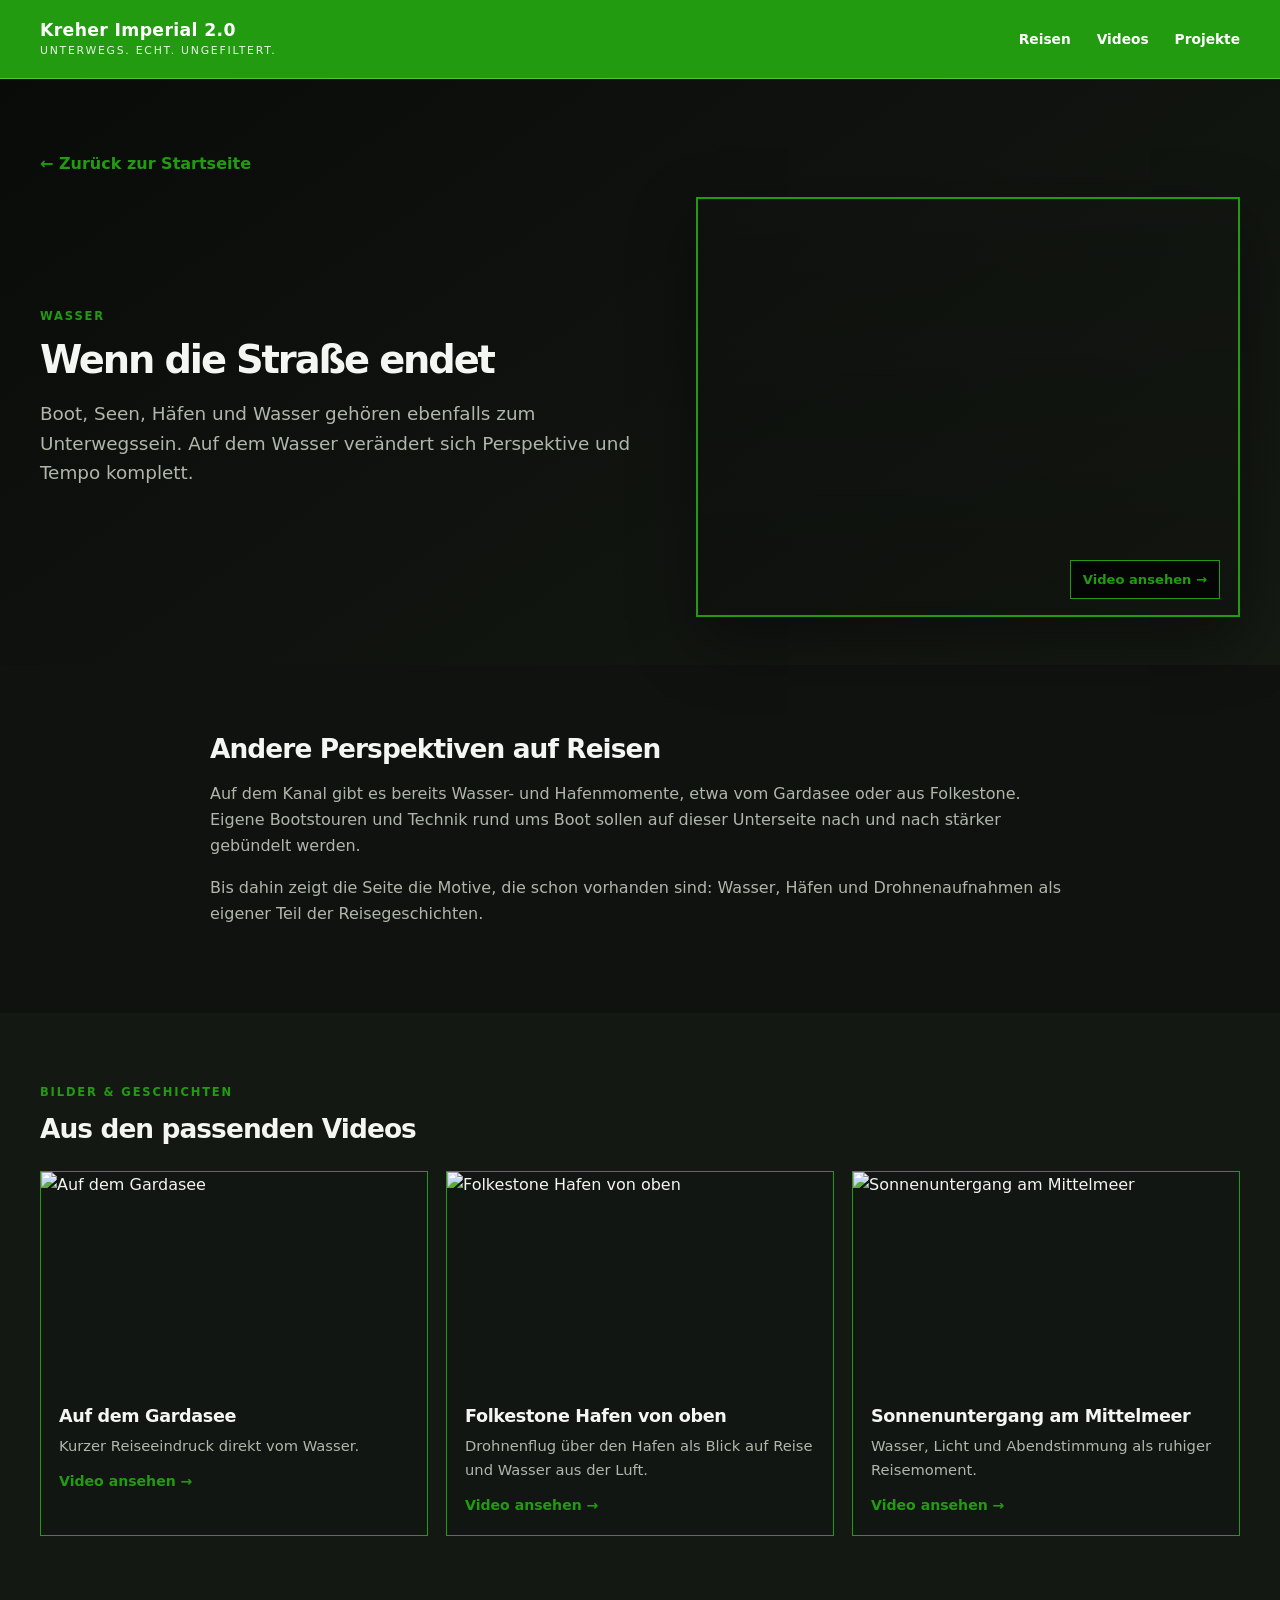
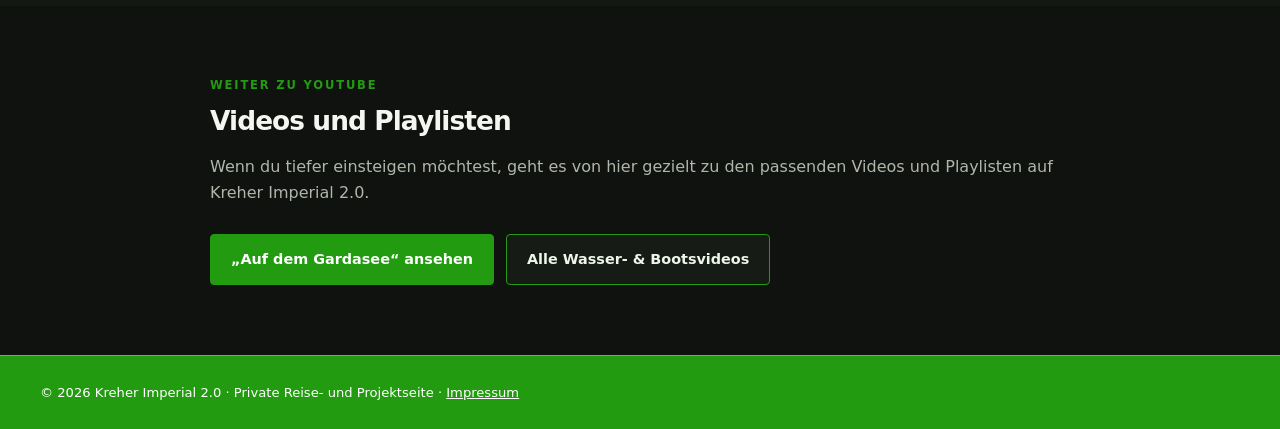
==== boot-wasser.html @ b858699a "Neue Camper-Darstellung, Typografie und Favicon laden" ====
<!doctype html>
<html lang="de">
<head>
<meta charset="utf-8">
<meta name="viewport" content="width=device-width,initial-scale=1">
<link rel="icon" type="image/svg+xml" href="favicon.svg?v=5">
<link rel="manifest" href="site.webmanifest">
<meta name="application-name" content="Kreher Imperial 2.0">
<meta name="apple-mobile-web-app-title" content="Kreher Imperial 2.0">
<meta name="theme-color" content="#239B11">
<meta name="description" content="Boot & Wasser – Kreher Imperial 2.0">
<title>Boot & Wasser | Kreher Imperial 2.0</title>
<link rel="stylesheet" href="styles.css?v=17">
</head>
<body>
<header class="site-header"><div class="wrap nav-wrap"><a class="brand" href="index.html"><strong>Kreher Imperial 2.0</strong><span>Unterwegs. Echt. Ungefiltert.</span></a><nav class="mainnav"><a href="index.html#stories">Reisen</a><a href="index.html#video">Videos</a><a href="index.html#projekte">Projekte</a></nav></div></header>
<main>
<section class="detail-hero"><div class="wrap"><a class="back-link" href="index.html#stories">← Zurück zur Startseite</a><div class="detail-grid"><div class="detail-copy"><p class="eyebrow">Wasser</p><h1>Wenn die Straße endet</h1><p class="lead">Boot, Seen, Häfen und Wasser gehören ebenfalls zum Unterwegssein. Auf dem Wasser verändert sich Perspektive und Tempo komplett.</p></div><a class="detail-image detail-image-link" href="https://www.youtube.com/watch?v=fCkbHHlo5Jg" target="_blank" rel="noopener" style="background-image:linear-gradient(180deg,rgba(0,0,0,.02),rgba(0,0,0,.2)),url('https://i.ytimg.com/vi/fCkbHHlo5Jg/maxresdefault.jpg')"><span class="image-cta">Video ansehen →</span></a></div></div></section>
<section class="detail-section"><div class="wrap detail-text"><h2>Andere Perspektiven auf Reisen</h2><p>Auf dem Kanal gibt es bereits Wasser- und Hafenmomente, etwa vom Gardasee oder aus Folkestone. Eigene Bootstouren und Technik rund ums Boot sollen auf dieser Unterseite nach und nach stärker gebündelt werden.</p><p>Bis dahin zeigt die Seite die Motive, die schon vorhanden sind: Wasser, Häfen und Drohnenaufnahmen als eigener Teil der Reisegeschichten.</p></div></section>
<section class="detail-section alt"><div class="wrap"><p class="eyebrow">Bilder & Geschichten</p><h2>Aus den passenden Videos</h2><div class="media-grid"><a class="media-card video-card" href="https://www.youtube.com/watch?v=fCkbHHlo5Jg" target="_blank" rel="noopener"><img src="https://i.ytimg.com/vi/fCkbHHlo5Jg/maxresdefault.jpg" alt="Auf dem Gardasee"><div><h3>Auf dem Gardasee</h3><p>Kurzer Reiseeindruck direkt vom Wasser.</p><span class="video-cta">Video ansehen →</span></div></a><a class="media-card video-card" href="https://www.youtube.com/watch?v=KwJMB6-5iDE" target="_blank" rel="noopener"><img src="https://i.ytimg.com/vi/KwJMB6-5iDE/maxresdefault.jpg" alt="Folkestone Hafen von oben"><div><h3>Folkestone Hafen von oben</h3><p>Drohnenflug über den Hafen als Blick auf Reise und Wasser aus der Luft.</p><span class="video-cta">Video ansehen →</span></div></a><a class="media-card video-card" href="https://www.youtube.com/watch?v=7qK34aDg3nw" target="_blank" rel="noopener"><img src="https://i.ytimg.com/vi/7qK34aDg3nw/maxresdefault.jpg" alt="Sonnenuntergang am Mittelmeer"><div><h3>Sonnenuntergang am Mittelmeer</h3><p>Wasser, Licht und Abendstimmung als ruhiger Reisemoment.</p><span class="video-cta">Video ansehen →</span></div></a></div></div></section>
<section class="detail-section"><div class="wrap detail-text"><p class="eyebrow">Weiter zu YouTube</p><h2>Videos und Playlisten</h2><p>Wenn du tiefer einsteigen möchtest, geht es von hier gezielt zu den passenden Videos und Playlisten auf Kreher Imperial 2.0.</p><div class="youtube-links"><a class="btn btn-primary" href="https://www.youtube.com/watch?v=fCkbHHlo5Jg" target="_blank" rel="noopener">„Auf dem Gardasee“ ansehen</a><a class="btn btn-secondary" href="https://www.youtube.com/@Kreher-Imperial-2.0/search?query=Wasser" target="_blank" rel="noopener">Alle Wasser- & Bootsvideos</a></div></div></section>
</main>
<footer class="site-footer"><div class="wrap"><p>© <span id="year"></span> Kreher Imperial 2.0 · Private Reise- und Projektseite · <a href="impressum.html">Impressum</a></p></div></footer>
<script src="script.js"></script>
</body></html>
---- styles.css ----
:root{--ink:#2f2d27;--muted:#746d61;--paper:#d6c5a5;--white:#f8f3e9;--forest:#5c5842;--forest2:#726b50;--accent:#956a43;--line:#c5b79e;--shadow:0 24px 60px rgba(67,57,42,.16)}
*{box-sizing:border-box}html{scroll-behavior:smooth;scroll-padding-top:78px}body{margin:0;font-family:Inter,ui-sans-serif,system-ui,-apple-system,"Segoe UI",sans-serif;color:var(--ink);background:#d6c5a5;line-height:1.62}a{color:inherit}.wrap{width:min(1200px,calc(100% - 44px));margin:auto}.site-header{position:sticky;top:0;z-index:20;background:rgba(239,231,215,.94);border-bottom:1px solid var(--line);backdrop-filter:blur(14px)}.nav-wrap{min-height:78px;display:flex;align-items:center;justify-content:space-between;gap:24px}.brand{display:flex;flex-direction:column;text-decoration:none;line-height:1.05}.brand strong{font-size:1.08rem;letter-spacing:.02em}.brand span{font-size:.68rem;text-transform:uppercase;letter-spacing:.16em;color:var(--muted);margin-top:6px}.mainnav{display:flex;gap:26px}.mainnav a{text-decoration:none;font-size:.86rem;font-weight:750}.menu-toggle{display:none}.hero{padding:82px 0 96px;background:linear-gradient(135deg,#d8c7a9 0%,#ede4d4 58%,#c7b28b 100%)}.hero-grid{display:grid;grid-template-columns:.95fr 1.05fr;gap:74px;align-items:center}.eyebrow{margin:0 0 13px;text-transform:uppercase;letter-spacing:.16em;font-size:.72rem;font-weight:900;color:var(--accent)}.eyebrow.light{color:#e8b18d}h1,h2,h3{margin:0 0 18px;line-height:1.08}h1{font-size:clamp(2.35rem,4.4vw,4.5rem);letter-spacing:-.055em;font-weight:780}h1 span{color:var(--forest)}h2{font-size:clamp(2rem,3.5vw,3.5rem);letter-spacing:-.035em}h3{font-size:1.42rem;letter-spacing:-.02em}.lead{max-width:710px;font-size:1.15rem;color:#536066}.actions{display:flex;gap:12px;flex-wrap:wrap;margin-top:30px}.btn{display:inline-flex;align-items:center;justify-content:center;text-decoration:none;padding:13px 20px;border-radius:4px;font-weight:800;font-size:.9rem;transition:.2s ease}.btn:hover{transform:translateY(-2px)}.btn-primary{background:var(--forest);color:#fff}.btn-secondary{border:1px solid #8f9794;background:transparent}.btn-light{background:#fff;color:var(--forest)}.hero-media{display:grid;grid-template-columns:1.15fr .85fr;grid-template-rows:1fr 1fr;gap:14px;min-height:520px}.hero-shot{position:relative;overflow:hidden;background:#64736e;box-shadow:var(--shadow)}.hero-shot:before{content:"";position:absolute;inset:0;background:linear-gradient(180deg,transparent 42%,rgba(7,19,16,.68))}.hero-shot span{position:absolute;left:22px;bottom:18px;color:#fff;font-size:.85rem;text-transform:uppercase;letter-spacing:.09em;font-weight:850}.shot-main{grid-row:1/3;background:linear-gradient(145deg,#acc1ba 0%,#6f8d80 42%,#334d43 100%)}.shot-main:after{content:"";position:absolute;width:62%;height:29%;left:17%;bottom:16%;border:2px solid rgba(255,255,255,.7);border-radius:3px 3px 16px 16px;box-shadow:30px 18px 0 -27px #fff,-36px 18px 0 -27px #fff}.shot-small-a{background:linear-gradient(155deg,#b7a992,#766b58)}.shot-small-a:after{content:"";position:absolute;left:17%;right:17%;bottom:32%;height:2px;background:rgba(255,255,255,.75);transform:rotate(-7deg);box-shadow:0 -14px 0 rgba(255,255,255,.22)}.shot-small-b{background:linear-gradient(155deg,#738b97,#263e49)}.shot-small-b:after{content:"";position:absolute;width:70px;height:44px;border:2px solid rgba(255,255,255,.75);left:50%;top:42%;transform:translate(-50%,-50%);box-shadow:0 0 0 10px rgba(255,255,255,.08)}.section{padding:88px 0}.intro{background:#e9dfcc}.intro-grid{display:grid;grid-template-columns:.92fr 1.08fr;gap:90px}.prose p{margin-top:0;color:var(--muted);font-size:1.04rem}.stories{background:#cfbd99}.section-head{display:grid;grid-template-columns:1fr .62fr;gap:60px;align-items:end;margin-bottom:38px}.section-head>p{margin:0;color:var(--muted)}.story-grid{display:grid;grid-template-columns:repeat(2,1fr);gap:24px}.story-card{display:block;background:#fff;border:1px solid var(--line);box-shadow:0 10px 30px rgba(22,40,35,.05);text-decoration:none;color:inherit;transition:transform .22s ease,box-shadow .22s ease}.story-card:hover{transform:translateY(-5px);box-shadow:0 18px 42px rgba(22,40,35,.12)}.story-image{height:280px;position:relative;overflow:hidden;background:#5d6c66}.story-image:before{content:"";position:absolute;inset:0;background:linear-gradient(180deg,transparent 48%,rgba(10,20,17,.62))}.story-image:after{content:"";position:absolute;inset:0;opacity:.45;background-image:linear-gradient(115deg,transparent 0 42%,rgba(255,255,255,.15) 42% 44%,transparent 44% 100%)}.story-kicker{position:absolute;z-index:2;left:20px;bottom:18px;color:#fff;text-transform:uppercase;letter-spacing:.13em;font-size:.72rem;font-weight:900}.story-body{padding:25px}.story-body p{color:var(--muted)}.story-body a{text-decoration:none;font-weight:850;color:var(--forest)}.story-camper .story-image{background-image:linear-gradient(180deg,rgba(0,0,0,.02),rgba(0,0,0,.38)),url("https://images.unsplash.com/photo-1612806317627-299ebcd16398?auto=format&fit=crop&q=82&w=1400");background-size:cover;background-position:center}.story-fawowa .story-image{background-image:linear-gradient(180deg,rgba(0,0,0,.02),rgba(0,0,0,.38)),url("https://commons.wikimedia.org/wiki/Special:Redirect/file/Recumbent_trailer_bike.jpg");background-size:cover;background-position:center}.story-recumbent .story-image{background-image:linear-gradient(180deg,rgba(0,0,0,.02),rgba(0,0,0,.42)),url("https://commons.wikimedia.org/wiki/Special:Redirect/file/Recumbent_Bike_and_Trailer_-_Flickr_-_brewbooks.jpg");background-size:cover;background-position:center}.story-live .story-image{background:linear-gradient(125deg,#37444b,#78878f);position:relative}.story-live .story-image:after{content:"";position:absolute;inset:0;background:radial-gradient(circle at 35% 40%,rgba(255,255,255,.22),transparent 18%),linear-gradient(90deg,transparent 48%,rgba(255,255,255,.18) 49% 51%,transparent 52%);opacity:.8}.story-boat .story-image{background-image:linear-gradient(180deg,rgba(0,0,0,.02),rgba(0,0,0,.4)),url("https://images.unsplash.com/photo-1727813660088-4e751f96700c?auto=format&fit=crop&q=82&w=1400");background-size:cover;background-position:center}.story-road .story-image{background-image:linear-gradient(180deg,rgba(0,0,0,.02),rgba(0,0,0,.4)),url("https://media.motorbox.com/image/piaggio-mp3-500-hpe-sport-advanced-2021/7/1/8/718076/718076-16x9-lg.jpg");background-size:cover;background-position:center}.video-section{background:#504c39;color:#fff}.video-section h2,.video-section h3{color:#fff}.video-head>p{color:#c7d6d1}.video-shell{display:grid;grid-template-columns:1.5fr .5fr;gap:34px;align-items:stretch}.video-frame{background:#000;min-height:460px}.video-frame iframe{display:block;width:100%;height:100%;min-height:460px;border:0}.video-side{padding:32px;border-left:1px solid rgba(255,255,255,.22);display:flex;flex-direction:column;justify-content:center}.video-side p{color:#d3dfdb}.video-label{font-size:.72rem;text-transform:uppercase;letter-spacing:.14em;color:#e8b18d;font-weight:900;margin-bottom:14px}.projects{background:#e7dcc7}.project-grid{display:grid;grid-template-columns:repeat(4,1fr);gap:18px}.project{padding:26px 22px;border-top:1px solid var(--ink);background:#f8f8f5;min-height:230px}.project span{display:block;font-size:.75rem;letter-spacing:.15em;color:var(--accent);font-weight:900;margin-bottom:50px}.project p{color:var(--muted)}.closing{background:linear-gradient(180deg,#dfd1b5,#c5b089)}.closing-box{max-width:900px}.closing-box p{color:var(--muted);max-width:760px}.site-footer{padding:26px 0;background:#2f3026;color:#cfd8d4;font-size:.82rem}.site-footer p{margin:0}@media(max-width:950px){.hero-grid,.intro-grid,.section-head,.video-shell{grid-template-columns:1fr;gap:38px}.hero-media{min-height:430px}.video-side{border-left:0;border-top:1px solid rgba(255,255,255,.22);padding-left:0}.project-grid{grid-template-columns:repeat(2,1fr)}}@media(max-width:720px){.wrap{width:min(100% - 28px,1200px)}.nav-wrap{min-height:70px}.menu-toggle{display:block;border:1px solid var(--line);background:#fff;padding:8px 10px;font-weight:800}.mainnav{display:none;position:absolute;top:70px;left:14px;right:14px;background:#fff;border:1px solid var(--line);padding:10px;box-shadow:var(--shadow);flex-direction:column}.mainnav.open{display:flex}.mainnav a{padding:9px}.hero{padding:52px 0 64px}h1{font-size:3.25rem}.hero-media{grid-template-columns:1fr 1fr;grid-template-rows:280px 170px;min-height:auto}.shot-main{grid-column:1/3;grid-row:auto}.story-grid,.project-grid{grid-template-columns:1fr}.story-image{height:230px}.section{padding:62px 0}.video-frame,.video-frame iframe{min-height:260px}}.story-link{display:inline-block;margin-top:4px;font-weight:850;color:var(--forest)}.credits{margin-top:7px!important;color:#8e9995;font-size:.72rem}.story-image{background-color:#52645e}
/* FaWoWa-Farbwelt und Unterseiten */
.story-card{background:#f4eddf;border-color:#bcae94}
.story-camper .story-image{background-image:linear-gradient(180deg,rgba(0,0,0,.02),rgba(0,0,0,.42)),url("https://i.ytimg.com/vi/mwtZ7xJ3tVI/maxresdefault.jpg");background-size:cover;background-position:center}
.story-fawowa .story-image{background-image:linear-gradient(180deg,rgba(0,0,0,.02),rgba(0,0,0,.42)),url("https://i.ytimg.com/vi/w3XPJ10hKvE/maxresdefault.jpg");background-size:cover;background-position:center}
.story-recumbent .story-image{background-image:linear-gradient(180deg,rgba(0,0,0,.02),rgba(0,0,0,.42)),url("https://i.ytimg.com/vi/HbwRN_mLt3s/maxresdefault.jpg");background-size:cover;background-position:center}
.story-live .story-image{background-image:linear-gradient(180deg,rgba(0,0,0,.02),rgba(0,0,0,.42)),url("https://i.ytimg.com/vi/hNsziI0r1Ak/maxresdefault.jpg");background-size:cover;background-position:center}
.story-boat .story-image{background-image:linear-gradient(180deg,rgba(0,0,0,.02),rgba(0,0,0,.42)),url("https://i.ytimg.com/vi/fCkbHHlo5Jg/maxresdefault.jpg");background-size:cover;background-position:center}
.detail-hero{padding:72px 0 48px;background:linear-gradient(135deg,#d8c7a9,#eee5d5)}
.detail-grid{display:grid;grid-template-columns:1.05fr .95fr;gap:55px;align-items:center}
.detail-image{min-height:420px;background-size:cover;background-position:center;box-shadow:var(--shadow)}
.detail-copy p{color:var(--muted)}
.detail-section{padding:70px 0;background:#e9dfcc}
.detail-section.alt{background:#d2c19f}
.detail-text{max-width:860px}
.detail-text p{color:var(--muted)}
.media-grid{display:grid;grid-template-columns:repeat(3,1fr);gap:18px;margin-top:28px}
.media-card{background:#f7f1e6;border:1px solid var(--line)}
.media-card img{display:block;width:100%;aspect-ratio:16/9;object-fit:cover}
.media-card div{padding:18px}
.media-card h3{font-size:1.1rem;margin-bottom:8px}
.media-card p{font-size:.92rem;color:var(--muted);margin:0}
.youtube-links{display:flex;gap:12px;flex-wrap:wrap;margin-top:28px}
.back-link{display:inline-block;margin-bottom:20px;text-decoration:none;font-weight:800;color:var(--forest)}
@media(max-width:900px){.detail-grid,.media-grid{grid-template-columns:1fr}.detail-image{min-height:300px}}

/* Schwarz-gruene FaWoWa-Optik */
:root{
  --ink:#f3f5ef;
  --muted:#b3baae;
  --paper:#101310;
  --white:#f4f6f1;
  --forest:#70845a;
  --forest2:#879c6e;
  --accent:#94a978;
  --line:#3c4a35;
  --shadow:0 24px 60px rgba(0,0,0,.42)
}
body{background:#0b0d0b;color:var(--ink)}
.site-header{background:rgba(10,12,10,.94);border-bottom:1px solid #35422f}
.brand strong,.mainnav a{color:#f4f6f1}
.brand span{color:#9ea995}
.menu-toggle{background:#111511;color:#eaf0e5;border-color:#42523a}
.mainnav{background:#0d100d}
.hero{background:
  radial-gradient(circle at 78% 18%,rgba(112,132,90,.18),transparent 26%),
  linear-gradient(145deg,#080a08 0%,#111511 58%,#171c15 100%);
  border-bottom:1px solid #2f392b
}
.hero-copy .lead{color:#b7beb3}
h1,h2,h3{color:#f4f6f1}
h1 span{color:#8fa674}
.eyebrow{color:#93aa77}
.btn-primary{background:#70845a;color:#fff;border:1px solid #8ba173}
.btn-secondary{border:1px solid #536448;background:rgba(112,132,90,.08);color:#e9eee4}
.btn-light{background:#e9eee4;color:#263020}
.hero-media{gap:16px}
.hero-shot{display:block;text-decoration:none;border:2px solid #657a52;box-shadow:0 18px 50px rgba(0,0,0,.42);transition:transform .22s ease,border-color .22s ease,box-shadow .22s ease;background-size:cover;background-position:center}
.hero-shot:hover{transform:translateY(-4px);border-color:#91aa72;box-shadow:0 24px 64px rgba(0,0,0,.5)}
.hero-shot:before{background:linear-gradient(180deg,rgba(0,0,0,.04) 28%,rgba(5,8,5,.78) 100%)}
.hero-shot span{font-size:.8rem;letter-spacing:.12em;text-shadow:0 2px 8px rgba(0,0,0,.65)}
.shot-main{
  grid-row:1/3;
  background-image:linear-gradient(180deg,rgba(0,0,0,.05),rgba(0,0,0,.32)),url("https://i.ytimg.com/vi/mwtZ7xJ3tVI/maxresdefault.jpg");
  background-size:cover;background-position:center
}
.shot-small-a{
  background-image:linear-gradient(180deg,rgba(0,0,0,.05),rgba(0,0,0,.38)),url("https://i.ytimg.com/vi/HbwRN_mLt3s/maxresdefault.jpg");
  background-size:cover;background-position:center
}
.shot-small-b{
  background-image:linear-gradient(180deg,rgba(0,0,0,.05),rgba(0,0,0,.42)),url("https://i.ytimg.com/vi/hNsziI0r1Ak/maxresdefault.jpg");
  background-size:cover;background-position:center
}
.shot-main:after,.shot-small-a:after,.shot-small-b:after{display:none}
.intro,.projects,.detail-section{background:#0f120f}
.stories,.detail-section.alt{background:#131813}
.closing{background:linear-gradient(180deg,#111611,#0b0e0b)}
.video-section{background:#0a0d0a;border-top:1px solid #35422f;border-bottom:1px solid #35422f}
.prose p,.section-head>p,.project p,.closing-box p,.detail-copy p,.detail-text p,.media-card p{color:#afb7aa}
.story-card,.media-card{background:#121612;border:1px solid #44543b}
.story-card:hover{box-shadow:0 18px 42px rgba(0,0,0,.36);border-color:#70845a}
.story-body p{color:#aeb6a9}
.story-link,.back-link{color:#93aa77}
.project{background:#121612;border-top:2px solid #70845a}
.project span{color:#93aa77}
.detail-hero{background:linear-gradient(145deg,#090b09,#151a13)}
.detail-image{border:2px solid #657a52}
.site-footer{background:#070907;border-top:1px solid #35422f;color:#aeb6a9}
@media(max-width:720px){
  .mainnav{background:#0d100d;border-color:#35422f}
  .hero-shot{border-width:1px}
}

/* Helles FaWoWa-Gruen + klickbare Video-Kacheln */
:root{
  --forest:#a8cf63;
  --forest2:#b9dd78;
  --accent:#c7ef82;
  --line:#5c7349;
}
h1 span,.eyebrow,.story-link,.back-link,.project span,.video-label{color:#c7ef82}
.btn-primary{background:#a8cf63;border-color:#c7ef82;color:#0b0e09}
.btn-secondary{border-color:#78965d;color:#eef5e9}
.hero-shot{border-color:#91b56a}
.hero-shot:hover{border-color:#c7ef82}
.story-card,.media-card{border-color:#526746}
.story-card:hover,.media-card:hover{border-color:#a8cf63}
.project{border-top-color:#a8cf63}
.detail-image{border-color:#91b56a}
.shot-main{
  background-image:linear-gradient(180deg,rgba(0,0,0,.04),rgba(0,0,0,.34)),url("https://i.ytimg.com/vi/iU82MHcXYxg/sddefault.jpg") !important;
  background-size:cover!important;background-position:center!important
}
.video-card{display:block;text-decoration:none;color:inherit;transition:transform .2s ease,border-color .2s ease,box-shadow .2s ease}
.video-card:hover{transform:translateY(-4px);box-shadow:0 14px 34px rgba(0,0,0,.32)}
.video-card .video-cta{display:block;margin-top:12px;color:#c7ef82;font-weight:850;font-size:.88rem}

/* ORACAL 621 Economy Cal 064 Gelbgruen - offizieller sRGB-Naeherungswert */
:root{
  --forest:#239B11;
  --forest2:#239B11;
  --accent:#239B11;
  --line:#239B11;
}
h1 span,.eyebrow,.story-link,.back-link,.project span,.video-label,.video-cta{color:#239B11!important}
.btn-primary{background:#239B11!important;border-color:#239B11!important;color:#fff!important}
.btn-secondary{border-color:#239B11!important}
.hero-shot,.detail-image,.story-card,.media-card{border-color:#239B11!important}
.hero-shot:hover,.story-card:hover,.media-card:hover{border-color:#239B11!important}
.project{border-top-color:#239B11!important}

/* 064 Gelbgruen auch fuer Kopf- und Fussleiste */
.site-header{background:#239B11!important;border-bottom:1px solid #55c63c!important}
.site-header .brand strong,.site-header .brand span,.site-header .mainnav a{color:#071006!important}
.site-footer{background:#239B11!important;border-top:1px solid #55c63c!important;color:#071006!important}
.menu-toggle{background:#071006!important;color:#239B11!important;border-color:#071006!important}
.detail-image-link{position:relative;display:block;text-decoration:none;overflow:hidden}
.detail-image-link .image-cta{position:absolute;right:18px;bottom:16px;background:rgba(0,0,0,.76);color:#239B11;padding:8px 12px;font-weight:850;font-size:.82rem;border:1px solid #239B11}
.video-card{cursor:pointer}
.media-card img{cursor:pointer}

/* Lesbare Typografie auf gruener Kopf- und Fussleiste */
.site-header .brand strong,
.site-header .brand span,
.site-header .mainnav a{
  color:#ffffff!important;
}
.site-header .brand span{
  opacity:.9;
}
.site-footer,
.site-footer p,
.site-footer a{
  color:#ffffff!important;
}
.menu-toggle{
  background:#0b0d0b!important;
  color:#ffffff!important;
  border-color:#ffffff!important;
}

/* Navigationsbereich vollständig im ORACAL-064-Gruen */
.site-header .mainnav{
  background:#239B11!important;
  border:none!important;
  box-shadow:none!important;
}
.site-header .mainnav a{
  background:#239B11!important;
  border:none!important;
  box-shadow:none!important;
  color:#ffffff!important;
}
.site-header .mainnav a:hover,
.site-header .mainnav a:focus{
  background:#239B11!important;
  color:#ffffff!important;
}
@media(max-width:720px){
  .site-header .mainnav{
    background:#239B11!important;
    border:1px solid #239B11!important;
  }
}

/* Camper-Kachel: schwarzer Kastenwagen aus Van am See */
.story-camper .story-image,
.shot-main{
  background-image:linear-gradient(180deg,rgba(0,0,0,.04),rgba(0,0,0,.38)),url("https://i.ytimg.com/vi/i9wItnbXH6Y/maxresdefault.jpg")!important;
  background-size:cover!important;
  background-position:center!important;
}

/* Desktop-Ueberschriften kompakter */
@media(min-width:951px){
  .intro h2,
  .section-head h2,
  .video-head h2,
  .projects h2,
  .closing h2{
    font-size:clamp(1.75rem,2.35vw,2.65rem)!important;
  }
  .detail-copy h1{
    font-size:clamp(2.05rem,3vw,3.15rem)!important;
  }
  .detail-section h2{
    font-size:clamp(1.65rem,2.05vw,2.3rem)!important;
  }
}
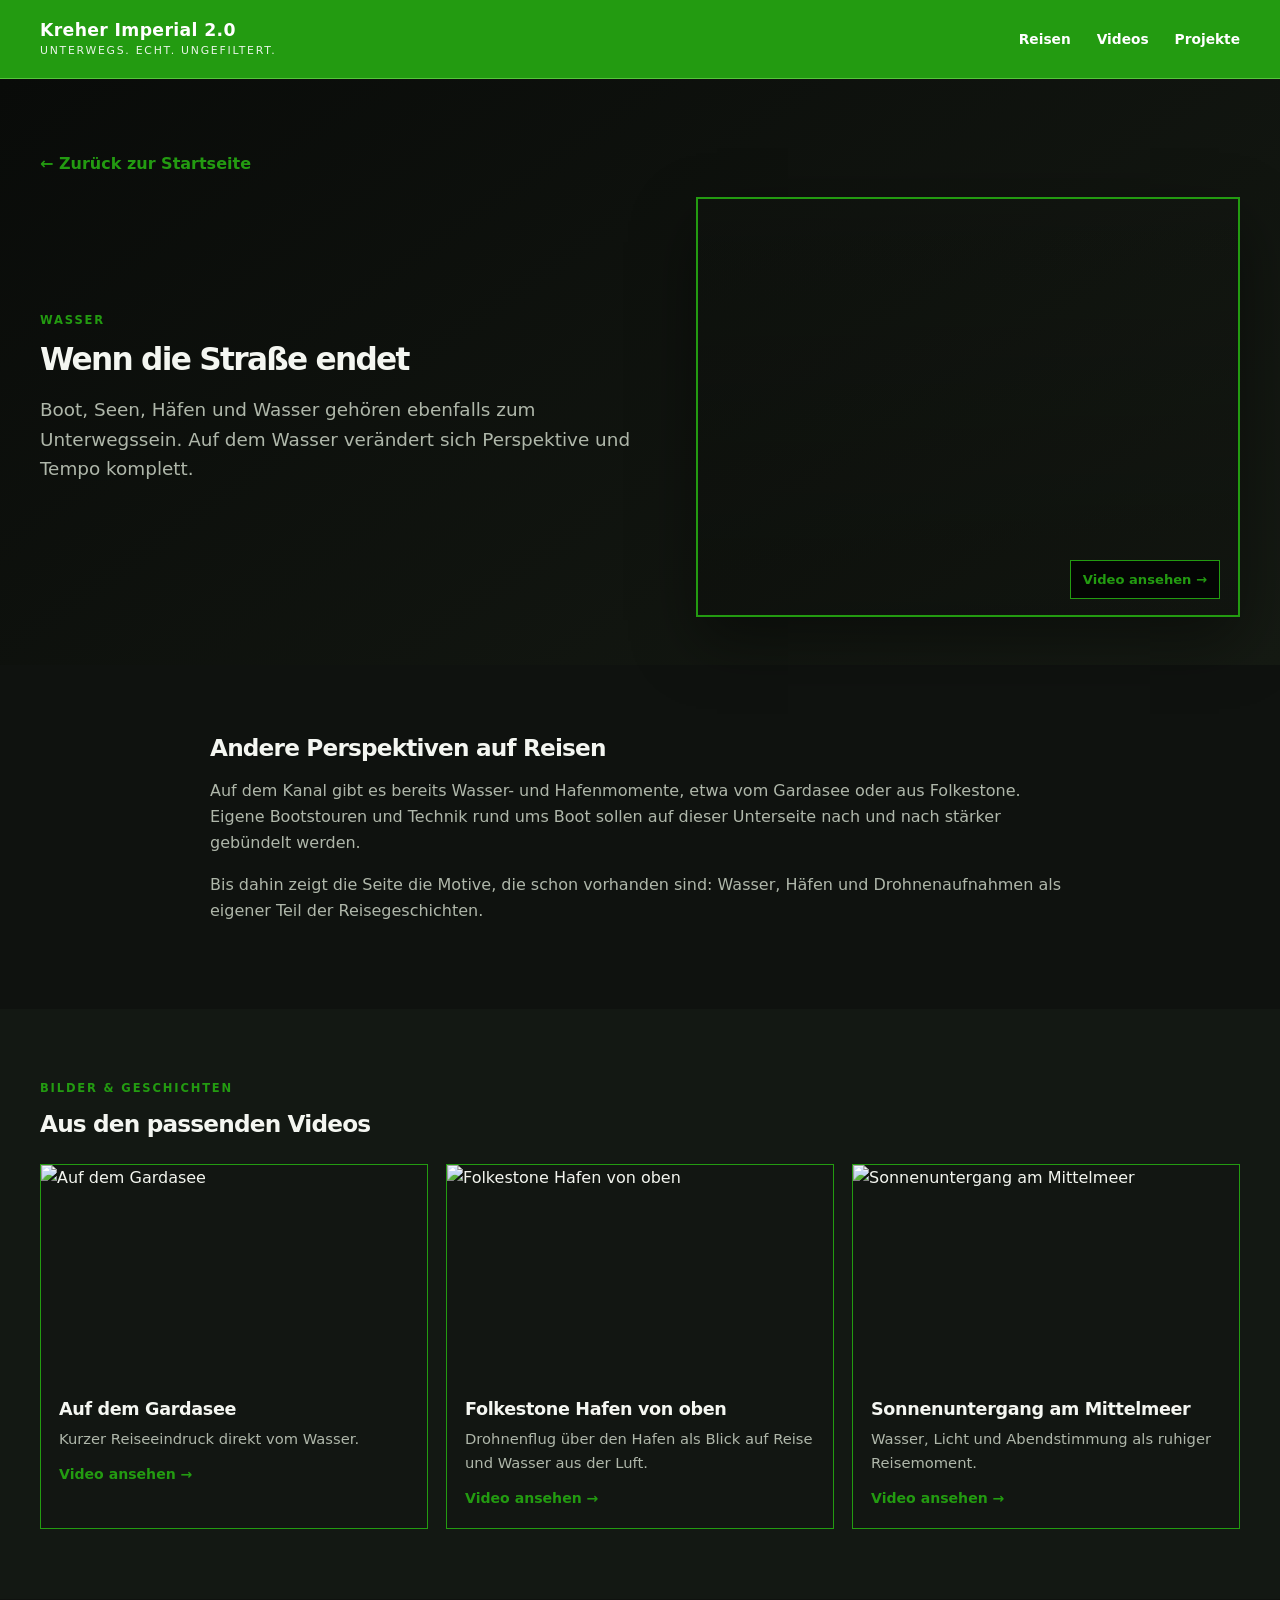
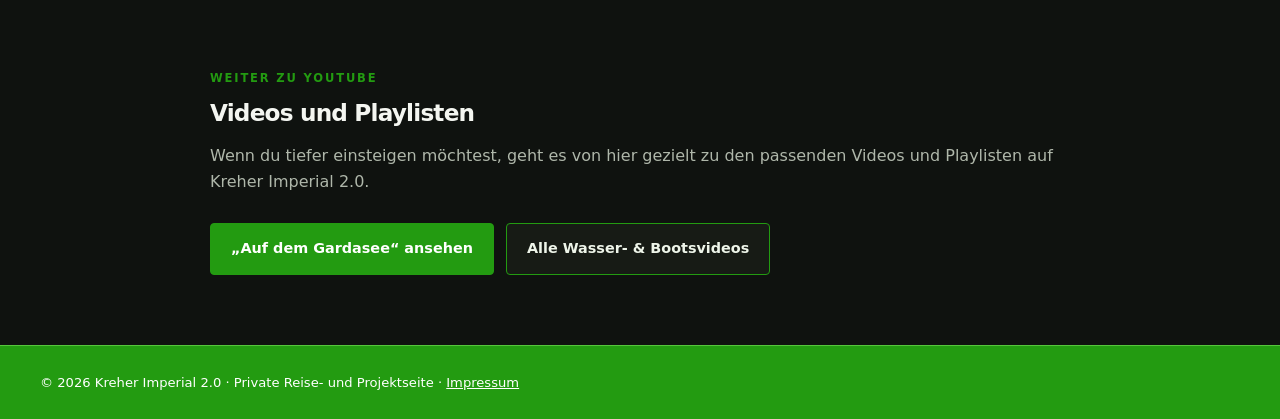
==== commit a9982e82: "Neue Desktop-Typografie laden" ====
--- a/boot-wasser.html
+++ b/boot-wasser.html
@@ -10,7 +10,7 @@
 <meta name="theme-color" content="#239B11">
 <meta name="description" content="Boot & Wasser – Kreher Imperial 2.0">
 <title>Boot & Wasser | Kreher Imperial 2.0</title>
-<link rel="stylesheet" href="styles.css?v=17">
+<link rel="stylesheet" href="styles.css?v=18">
 </head>
 <body>
 <header class="site-header"><div class="wrap nav-wrap"><a class="brand" href="index.html"><strong>Kreher Imperial 2.0</strong><span>Unterwegs. Echt. Ungefiltert.</span></a><nav class="mainnav"><a href="index.html#stories">Reisen</a><a href="index.html#video">Videos</a><a href="index.html#projekte">Projekte</a></nav></div></header>
--- a/styles.css
+++ b/styles.css
@@ -209,3 +209,33 @@
     font-size:clamp(1.65rem,2.05vw,2.3rem)!important;
   }
 }
+
+/* PC: deutlich kompaktere Ueberschriften */
+@media(min-width:951px){
+  .hero-copy h1{
+    font-size:clamp(2.35rem,3.1vw,3.15rem)!important;
+    line-height:1.03!important;
+  }
+  .intro h2,
+  .section-head h2,
+  .video-head h2,
+  .projects h2,
+  .closing h2{
+    font-size:clamp(1.55rem,1.95vw,2.15rem)!important;
+    line-height:1.1!important;
+  }
+  .detail-copy h1{
+    font-size:clamp(1.95rem,2.4vw,2.55rem)!important;
+  }
+  .detail-section h2{
+    font-size:clamp(1.45rem,1.75vw,1.9rem)!important;
+  }
+}
+
+/* Eigener schwarzer Kastenwagen fuer Camper-Kacheln */
+.story-camper .story-image,
+.shot-main{
+  background-image:linear-gradient(180deg,rgba(0,0,0,.03),rgba(0,0,0,.35)),url("https://i.ytimg.com/vi/mb9O3aDmnzQ/maxresdefault.jpg")!important;
+  background-size:cover!important;
+  background-position:center!important;
+}
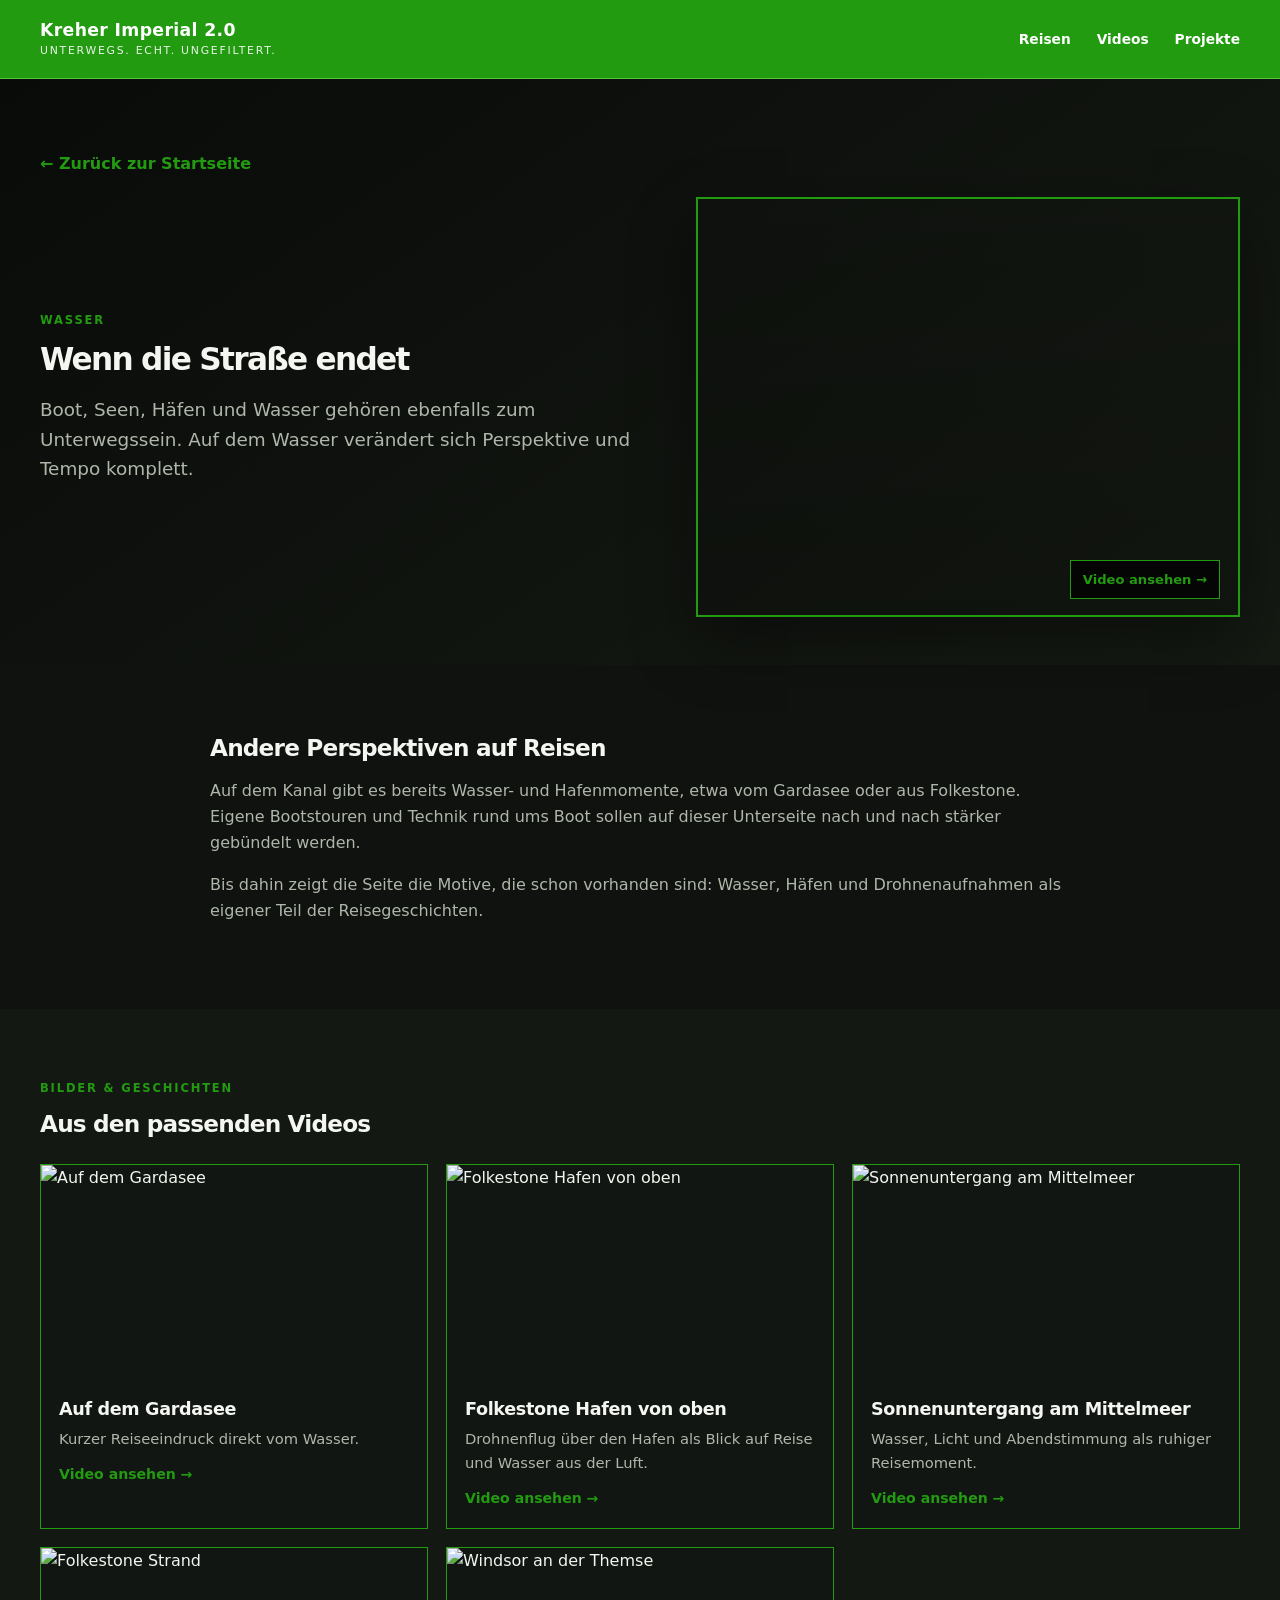
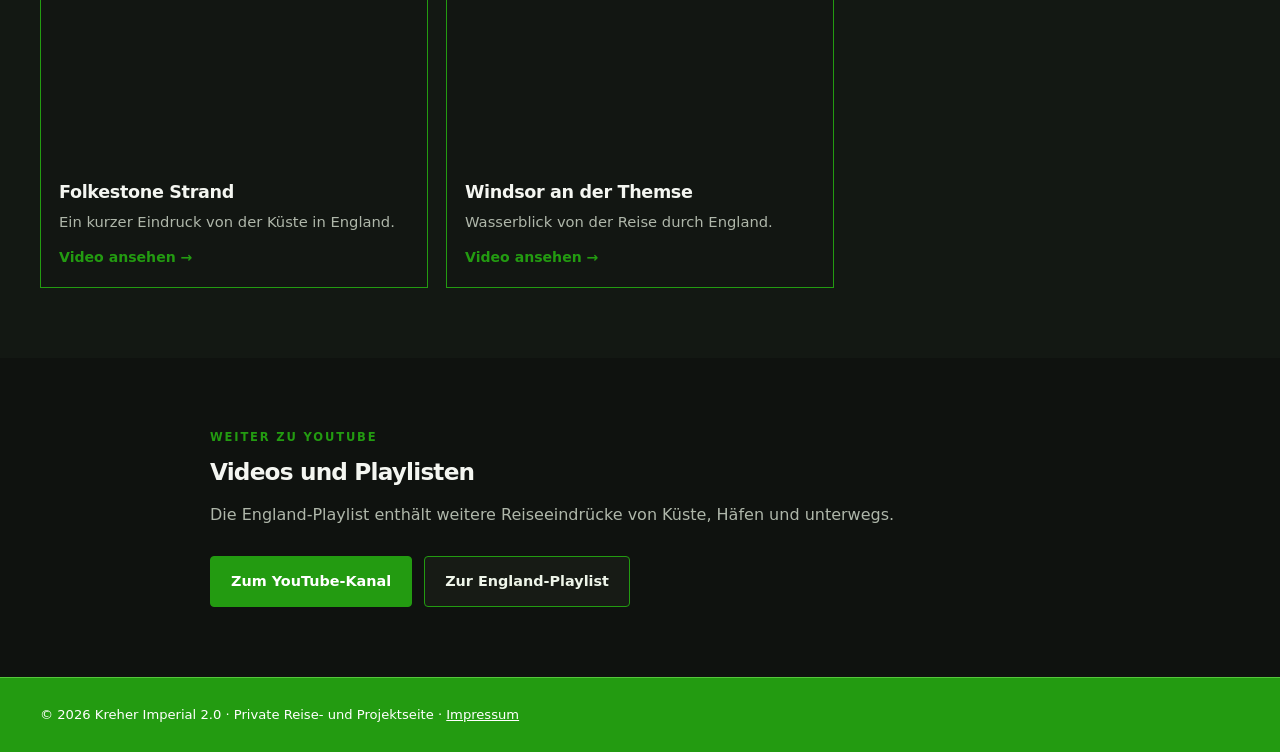
==== commit dade2c6c: "Add relevant videos and channel links to boot-wasser.html" ====
--- a/boot-wasser.html
+++ b/boot-wasser.html
@@ -17,8 +17,8 @@
 <main>
 <section class="detail-hero"><div class="wrap"><a class="back-link" href="index.html#stories">← Zurück zur Startseite</a><div class="detail-grid"><div class="detail-copy"><p class="eyebrow">Wasser</p><h1>Wenn die Straße endet</h1><p class="lead">Boot, Seen, Häfen und Wasser gehören ebenfalls zum Unterwegssein. Auf dem Wasser verändert sich Perspektive und Tempo komplett.</p></div><a class="detail-image detail-image-link" href="https://www.youtube.com/watch?v=fCkbHHlo5Jg" target="_blank" rel="noopener" style="background-image:linear-gradient(180deg,rgba(0,0,0,.02),rgba(0,0,0,.2)),url('https://i.ytimg.com/vi/fCkbHHlo5Jg/maxresdefault.jpg')"><span class="image-cta">Video ansehen →</span></a></div></div></section>
 <section class="detail-section"><div class="wrap detail-text"><h2>Andere Perspektiven auf Reisen</h2><p>Auf dem Kanal gibt es bereits Wasser- und Hafenmomente, etwa vom Gardasee oder aus Folkestone. Eigene Bootstouren und Technik rund ums Boot sollen auf dieser Unterseite nach und nach stärker gebündelt werden.</p><p>Bis dahin zeigt die Seite die Motive, die schon vorhanden sind: Wasser, Häfen und Drohnenaufnahmen als eigener Teil der Reisegeschichten.</p></div></section>
-<section class="detail-section alt"><div class="wrap"><p class="eyebrow">Bilder & Geschichten</p><h2>Aus den passenden Videos</h2><div class="media-grid"><a class="media-card video-card" href="https://www.youtube.com/watch?v=fCkbHHlo5Jg" target="_blank" rel="noopener"><img src="https://i.ytimg.com/vi/fCkbHHlo5Jg/maxresdefault.jpg" alt="Auf dem Gardasee"><div><h3>Auf dem Gardasee</h3><p>Kurzer Reiseeindruck direkt vom Wasser.</p><span class="video-cta">Video ansehen →</span></div></a><a class="media-card video-card" href="https://www.youtube.com/watch?v=KwJMB6-5iDE" target="_blank" rel="noopener"><img src="https://i.ytimg.com/vi/KwJMB6-5iDE/maxresdefault.jpg" alt="Folkestone Hafen von oben"><div><h3>Folkestone Hafen von oben</h3><p>Drohnenflug über den Hafen als Blick auf Reise und Wasser aus der Luft.</p><span class="video-cta">Video ansehen →</span></div></a><a class="media-card video-card" href="https://www.youtube.com/watch?v=7qK34aDg3nw" target="_blank" rel="noopener"><img src="https://i.ytimg.com/vi/7qK34aDg3nw/maxresdefault.jpg" alt="Sonnenuntergang am Mittelmeer"><div><h3>Sonnenuntergang am Mittelmeer</h3><p>Wasser, Licht und Abendstimmung als ruhiger Reisemoment.</p><span class="video-cta">Video ansehen →</span></div></a></div></div></section>
-<section class="detail-section"><div class="wrap detail-text"><p class="eyebrow">Weiter zu YouTube</p><h2>Videos und Playlisten</h2><p>Wenn du tiefer einsteigen möchtest, geht es von hier gezielt zu den passenden Videos und Playlisten auf Kreher Imperial 2.0.</p><div class="youtube-links"><a class="btn btn-primary" href="https://www.youtube.com/watch?v=fCkbHHlo5Jg" target="_blank" rel="noopener">„Auf dem Gardasee“ ansehen</a><a class="btn btn-secondary" href="https://www.youtube.com/@Kreher-Imperial-2.0/search?query=Wasser" target="_blank" rel="noopener">Alle Wasser- & Bootsvideos</a></div></div></section>
+<section class="detail-section alt"><div class="wrap"><p class="eyebrow">Bilder & Geschichten</p><h2>Aus den passenden Videos</h2><div class="media-grid"><a class="media-card video-card" href="https://www.youtube.com/watch?v=fCkbHHlo5Jg" target="_blank" rel="noopener"><img src="https://i.ytimg.com/vi/fCkbHHlo5Jg/maxresdefault.jpg" alt="Auf dem Gardasee"><div><h3>Auf dem Gardasee</h3><p>Kurzer Reiseeindruck direkt vom Wasser.</p><span class="video-cta">Video ansehen →</span></div></a><a class="media-card video-card" href="https://www.youtube.com/watch?v=KwJMB6-5iDE" target="_blank" rel="noopener"><img src="https://i.ytimg.com/vi/KwJMB6-5iDE/maxresdefault.jpg" alt="Folkestone Hafen von oben"><div><h3>Folkestone Hafen von oben</h3><p>Drohnenflug über den Hafen als Blick auf Reise und Wasser aus der Luft.</p><span class="video-cta">Video ansehen →</span></div></a><a class="media-card video-card" href="https://www.youtube.com/watch?v=7qK34aDg3nw" target="_blank" rel="noopener"><img src="https://i.ytimg.com/vi/7qK34aDg3nw/maxresdefault.jpg" alt="Sonnenuntergang am Mittelmeer"><div><h3>Sonnenuntergang am Mittelmeer</h3><p>Wasser, Licht und Abendstimmung als ruhiger Reisemoment.</p><span class="video-cta">Video ansehen →</span></div></a><a class="media-card video-card" href="https://www.youtube.com/watch?v=N22EHXsPvGg" target="_blank" rel="noopener"><img src="https://i.ytimg.com/vi/N22EHXsPvGg/hqdefault.jpg" alt="Folkestone Strand"><div><h3>Folkestone Strand</h3><p>Ein kurzer Eindruck von der Küste in England.</p><span class="video-cta">Video ansehen →</span></div></a><a class="media-card video-card" href="https://www.youtube.com/watch?v=GNG0TUDB8XU" target="_blank" rel="noopener"><img src="https://i.ytimg.com/vi/GNG0TUDB8XU/hqdefault.jpg" alt="Windsor an der Themse"><div><h3>Windsor an der Themse</h3><p>Wasserblick von der Reise durch England.</p><span class="video-cta">Video ansehen →</span></div></a></div></div></section>
+<section class="detail-section"><div class="wrap detail-text"><p class="eyebrow">Weiter zu YouTube</p><h2>Videos und Playlisten</h2><p>Die England-Playlist enthält weitere Reiseeindrücke von Küste, Häfen und unterwegs.</p><div class="youtube-links"><a class="btn btn-primary" href="https://www.youtube.com/@Kreher-Imperial-2.0" target="_blank" rel="noopener">Zum YouTube-Kanal</a><a class="btn btn-secondary" href="https://www.youtube.com/playlist?list=PLXJIe31QEV6o" target="_blank" rel="noopener">Zur England-Playlist</a></div></div></section>
 </main>
 <footer class="site-footer"><div class="wrap"><p>© <span id="year"></span> Kreher Imperial 2.0 · Private Reise- und Projektseite · <a href="impressum.html">Impressum</a></p></div></footer>
 <script src="script.js"></script>
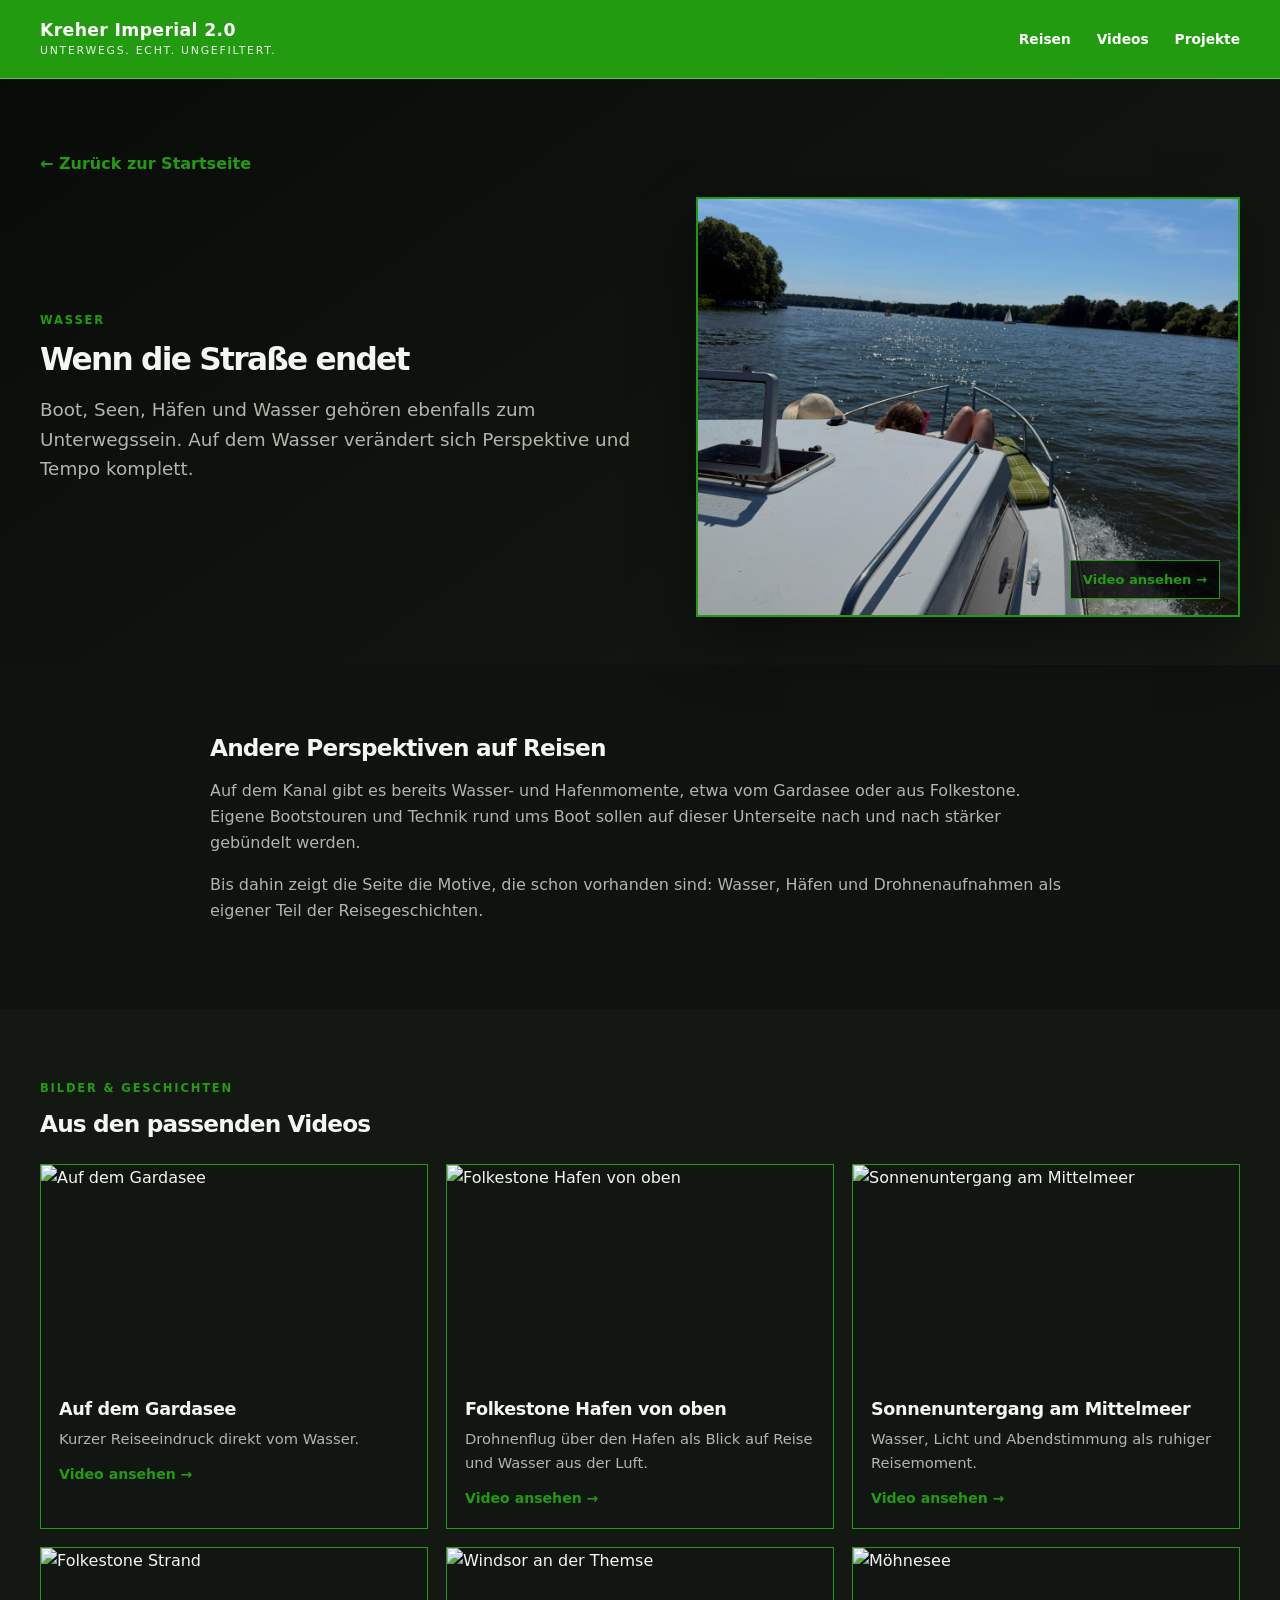
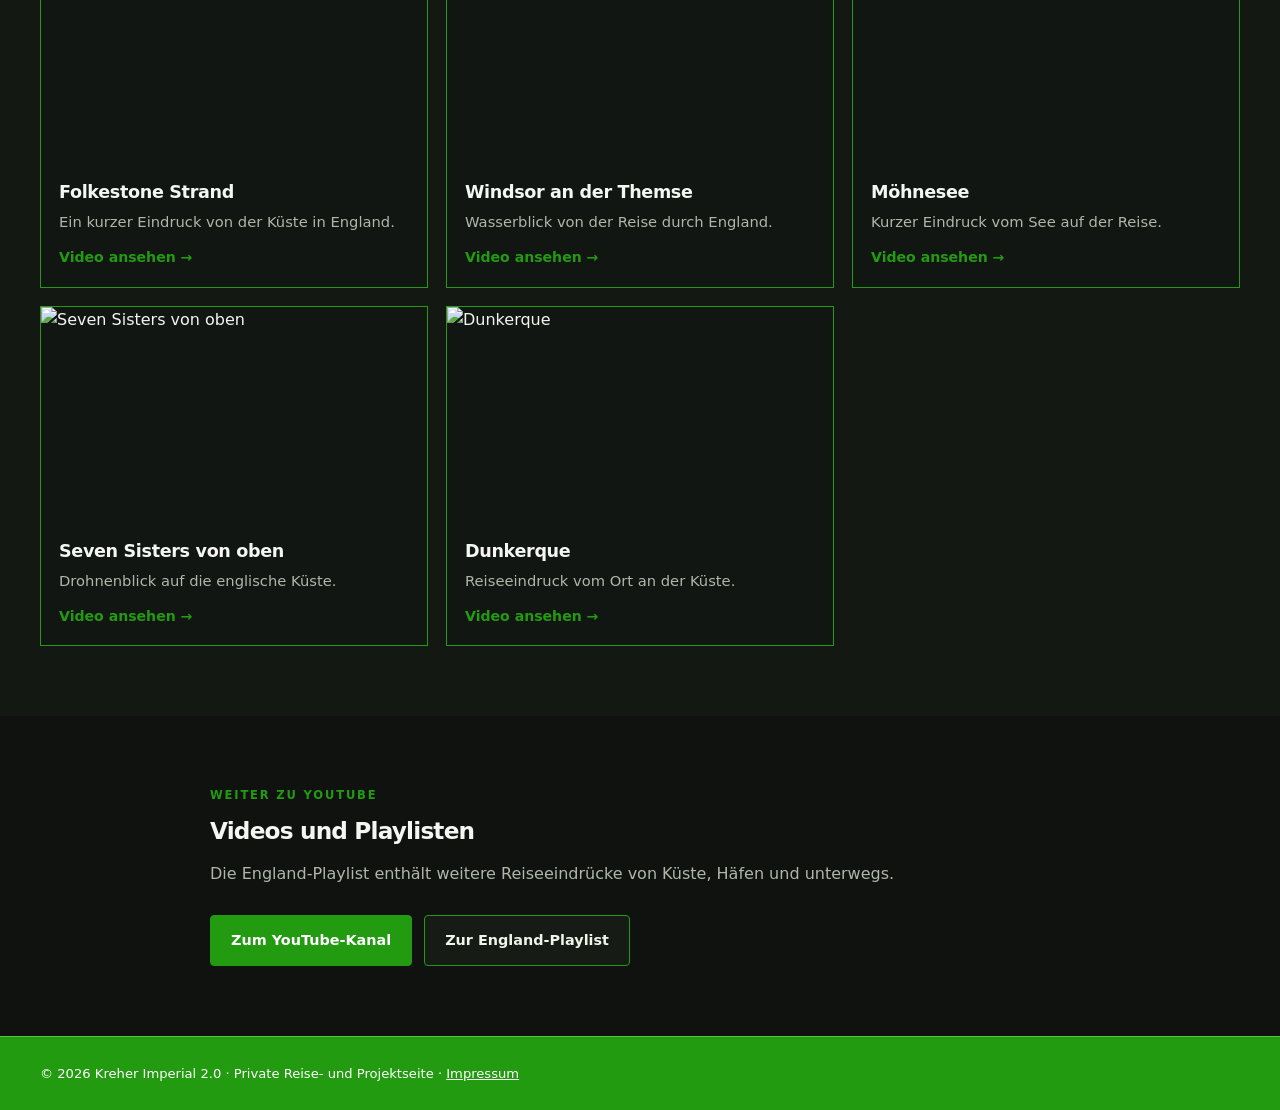
==== commit 863347a4: "Expand video selection on boot-wasser.html" ====
--- a/boot-wasser.html
+++ b/boot-wasser.html
@@ -15,9 +15,9 @@
 <body>
 <header class="site-header"><div class="wrap nav-wrap"><a class="brand" href="index.html"><strong>Kreher Imperial 2.0</strong><span>Unterwegs. Echt. Ungefiltert.</span></a><nav class="mainnav"><a href="index.html#stories">Reisen</a><a href="index.html#video">Videos</a><a href="index.html#projekte">Projekte</a></nav></div></header>
 <main>
-<section class="detail-hero"><div class="wrap"><a class="back-link" href="index.html#stories">← Zurück zur Startseite</a><div class="detail-grid"><div class="detail-copy"><p class="eyebrow">Wasser</p><h1>Wenn die Straße endet</h1><p class="lead">Boot, Seen, Häfen und Wasser gehören ebenfalls zum Unterwegssein. Auf dem Wasser verändert sich Perspektive und Tempo komplett.</p></div><a class="detail-image detail-image-link" href="https://www.youtube.com/watch?v=fCkbHHlo5Jg" target="_blank" rel="noopener" style="background-image:linear-gradient(180deg,rgba(0,0,0,.02),rgba(0,0,0,.2)),url('https://i.ytimg.com/vi/fCkbHHlo5Jg/maxresdefault.jpg')"><span class="image-cta">Video ansehen →</span></a></div></div></section>
+<section class="detail-hero"><div class="wrap"><a class="back-link" href="index.html#stories">← Zurück zur Startseite</a><div class="detail-grid"><div class="detail-copy"><p class="eyebrow">Wasser</p><h1>Wenn die Straße endet</h1><p class="lead">Boot, Seen, Häfen und Wasser gehören ebenfalls zum Unterwegssein. Auf dem Wasser verändert sich Perspektive und Tempo komplett.</p></div><a class="detail-image detail-image-link" href="https://www.youtube.com/watch?v=fCkbHHlo5Jg" target="_blank" rel="noopener" style="background-image:linear-gradient(180deg,rgba(0,0,0,.02),rgba(0,0,0,.2)),url('img/boot-kachel.jpg?v=2')"><span class="image-cta">Video ansehen →</span></a></div></div></section>
 <section class="detail-section"><div class="wrap detail-text"><h2>Andere Perspektiven auf Reisen</h2><p>Auf dem Kanal gibt es bereits Wasser- und Hafenmomente, etwa vom Gardasee oder aus Folkestone. Eigene Bootstouren und Technik rund ums Boot sollen auf dieser Unterseite nach und nach stärker gebündelt werden.</p><p>Bis dahin zeigt die Seite die Motive, die schon vorhanden sind: Wasser, Häfen und Drohnenaufnahmen als eigener Teil der Reisegeschichten.</p></div></section>
-<section class="detail-section alt"><div class="wrap"><p class="eyebrow">Bilder & Geschichten</p><h2>Aus den passenden Videos</h2><div class="media-grid"><a class="media-card video-card" href="https://www.youtube.com/watch?v=fCkbHHlo5Jg" target="_blank" rel="noopener"><img src="https://i.ytimg.com/vi/fCkbHHlo5Jg/maxresdefault.jpg" alt="Auf dem Gardasee"><div><h3>Auf dem Gardasee</h3><p>Kurzer Reiseeindruck direkt vom Wasser.</p><span class="video-cta">Video ansehen →</span></div></a><a class="media-card video-card" href="https://www.youtube.com/watch?v=KwJMB6-5iDE" target="_blank" rel="noopener"><img src="https://i.ytimg.com/vi/KwJMB6-5iDE/maxresdefault.jpg" alt="Folkestone Hafen von oben"><div><h3>Folkestone Hafen von oben</h3><p>Drohnenflug über den Hafen als Blick auf Reise und Wasser aus der Luft.</p><span class="video-cta">Video ansehen →</span></div></a><a class="media-card video-card" href="https://www.youtube.com/watch?v=7qK34aDg3nw" target="_blank" rel="noopener"><img src="https://i.ytimg.com/vi/7qK34aDg3nw/maxresdefault.jpg" alt="Sonnenuntergang am Mittelmeer"><div><h3>Sonnenuntergang am Mittelmeer</h3><p>Wasser, Licht und Abendstimmung als ruhiger Reisemoment.</p><span class="video-cta">Video ansehen →</span></div></a><a class="media-card video-card" href="https://www.youtube.com/watch?v=N22EHXsPvGg" target="_blank" rel="noopener"><img src="https://i.ytimg.com/vi/N22EHXsPvGg/hqdefault.jpg" alt="Folkestone Strand"><div><h3>Folkestone Strand</h3><p>Ein kurzer Eindruck von der Küste in England.</p><span class="video-cta">Video ansehen →</span></div></a><a class="media-card video-card" href="https://www.youtube.com/watch?v=GNG0TUDB8XU" target="_blank" rel="noopener"><img src="https://i.ytimg.com/vi/GNG0TUDB8XU/hqdefault.jpg" alt="Windsor an der Themse"><div><h3>Windsor an der Themse</h3><p>Wasserblick von der Reise durch England.</p><span class="video-cta">Video ansehen →</span></div></a></div></div></section>
+<section class="detail-section alt"><div class="wrap"><p class="eyebrow">Bilder & Geschichten</p><h2>Aus den passenden Videos</h2><div class="media-grid"><a class="media-card video-card" href="https://www.youtube.com/watch?v=fCkbHHlo5Jg" target="_blank" rel="noopener"><img src="https://i.ytimg.com/vi/fCkbHHlo5Jg/maxresdefault.jpg" alt="Auf dem Gardasee"><div><h3>Auf dem Gardasee</h3><p>Kurzer Reiseeindruck direkt vom Wasser.</p><span class="video-cta">Video ansehen →</span></div></a><a class="media-card video-card" href="https://www.youtube.com/watch?v=KwJMB6-5iDE" target="_blank" rel="noopener"><img src="https://i.ytimg.com/vi/KwJMB6-5iDE/maxresdefault.jpg" alt="Folkestone Hafen von oben"><div><h3>Folkestone Hafen von oben</h3><p>Drohnenflug über den Hafen als Blick auf Reise und Wasser aus der Luft.</p><span class="video-cta">Video ansehen →</span></div></a><a class="media-card video-card" href="https://www.youtube.com/watch?v=7qK34aDg3nw" target="_blank" rel="noopener"><img src="https://i.ytimg.com/vi/7qK34aDg3nw/maxresdefault.jpg" alt="Sonnenuntergang am Mittelmeer"><div><h3>Sonnenuntergang am Mittelmeer</h3><p>Wasser, Licht und Abendstimmung als ruhiger Reisemoment.</p><span class="video-cta">Video ansehen →</span></div></a><a class="media-card video-card" href="https://www.youtube.com/watch?v=N22EHXsPvGg" target="_blank" rel="noopener"><img src="https://i.ytimg.com/vi/N22EHXsPvGg/hqdefault.jpg" alt="Folkestone Strand"><div><h3>Folkestone Strand</h3><p>Ein kurzer Eindruck von der Küste in England.</p><span class="video-cta">Video ansehen →</span></div></a><a class="media-card video-card" href="https://www.youtube.com/watch?v=GNG0TUDB8XU" target="_blank" rel="noopener"><img src="https://i.ytimg.com/vi/GNG0TUDB8XU/hqdefault.jpg" alt="Windsor an der Themse"><div><h3>Windsor an der Themse</h3><p>Wasserblick von der Reise durch England.</p><span class="video-cta">Video ansehen →</span></div></a><a class="media-card video-card" href="https://www.youtube.com/watch?v=QxW2WuxIGBs" target="_blank" rel="noopener"><img src="https://i.ytimg.com/vi/QxW2WuxIGBs/hqdefault.jpg" alt="Möhnesee" loading="lazy"><div><h3>Möhnesee</h3><p>Kurzer Eindruck vom See auf der Reise.</p><span class="video-cta">Video ansehen →</span></div></a><a class="media-card video-card" href="https://www.youtube.com/watch?v=46J38o6ewzQ" target="_blank" rel="noopener"><img src="https://i.ytimg.com/vi/46J38o6ewzQ/hqdefault.jpg" alt="Seven Sisters von oben" loading="lazy"><div><h3>Seven Sisters von oben</h3><p>Drohnenblick auf die englische Küste.</p><span class="video-cta">Video ansehen →</span></div></a><a class="media-card video-card" href="https://www.youtube.com/watch?v=VOeNFa8WZnU" target="_blank" rel="noopener"><img src="https://i.ytimg.com/vi/VOeNFa8WZnU/hqdefault.jpg" alt="Dunkerque" loading="lazy"><div><h3>Dunkerque</h3><p>Reiseeindruck vom Ort an der Küste.</p><span class="video-cta">Video ansehen →</span></div></a></div></div></section>
 <section class="detail-section"><div class="wrap detail-text"><p class="eyebrow">Weiter zu YouTube</p><h2>Videos und Playlisten</h2><p>Die England-Playlist enthält weitere Reiseeindrücke von Küste, Häfen und unterwegs.</p><div class="youtube-links"><a class="btn btn-primary" href="https://www.youtube.com/@Kreher-Imperial-2.0" target="_blank" rel="noopener">Zum YouTube-Kanal</a><a class="btn btn-secondary" href="https://www.youtube.com/playlist?list=PLXJIe31QEV6o" target="_blank" rel="noopener">Zur England-Playlist</a></div></div></section>
 </main>
 <footer class="site-footer"><div class="wrap"><p>© <span id="year"></span> Kreher Imperial 2.0 · Private Reise- und Projektseite · <a href="impressum.html">Impressum</a></p></div></footer>
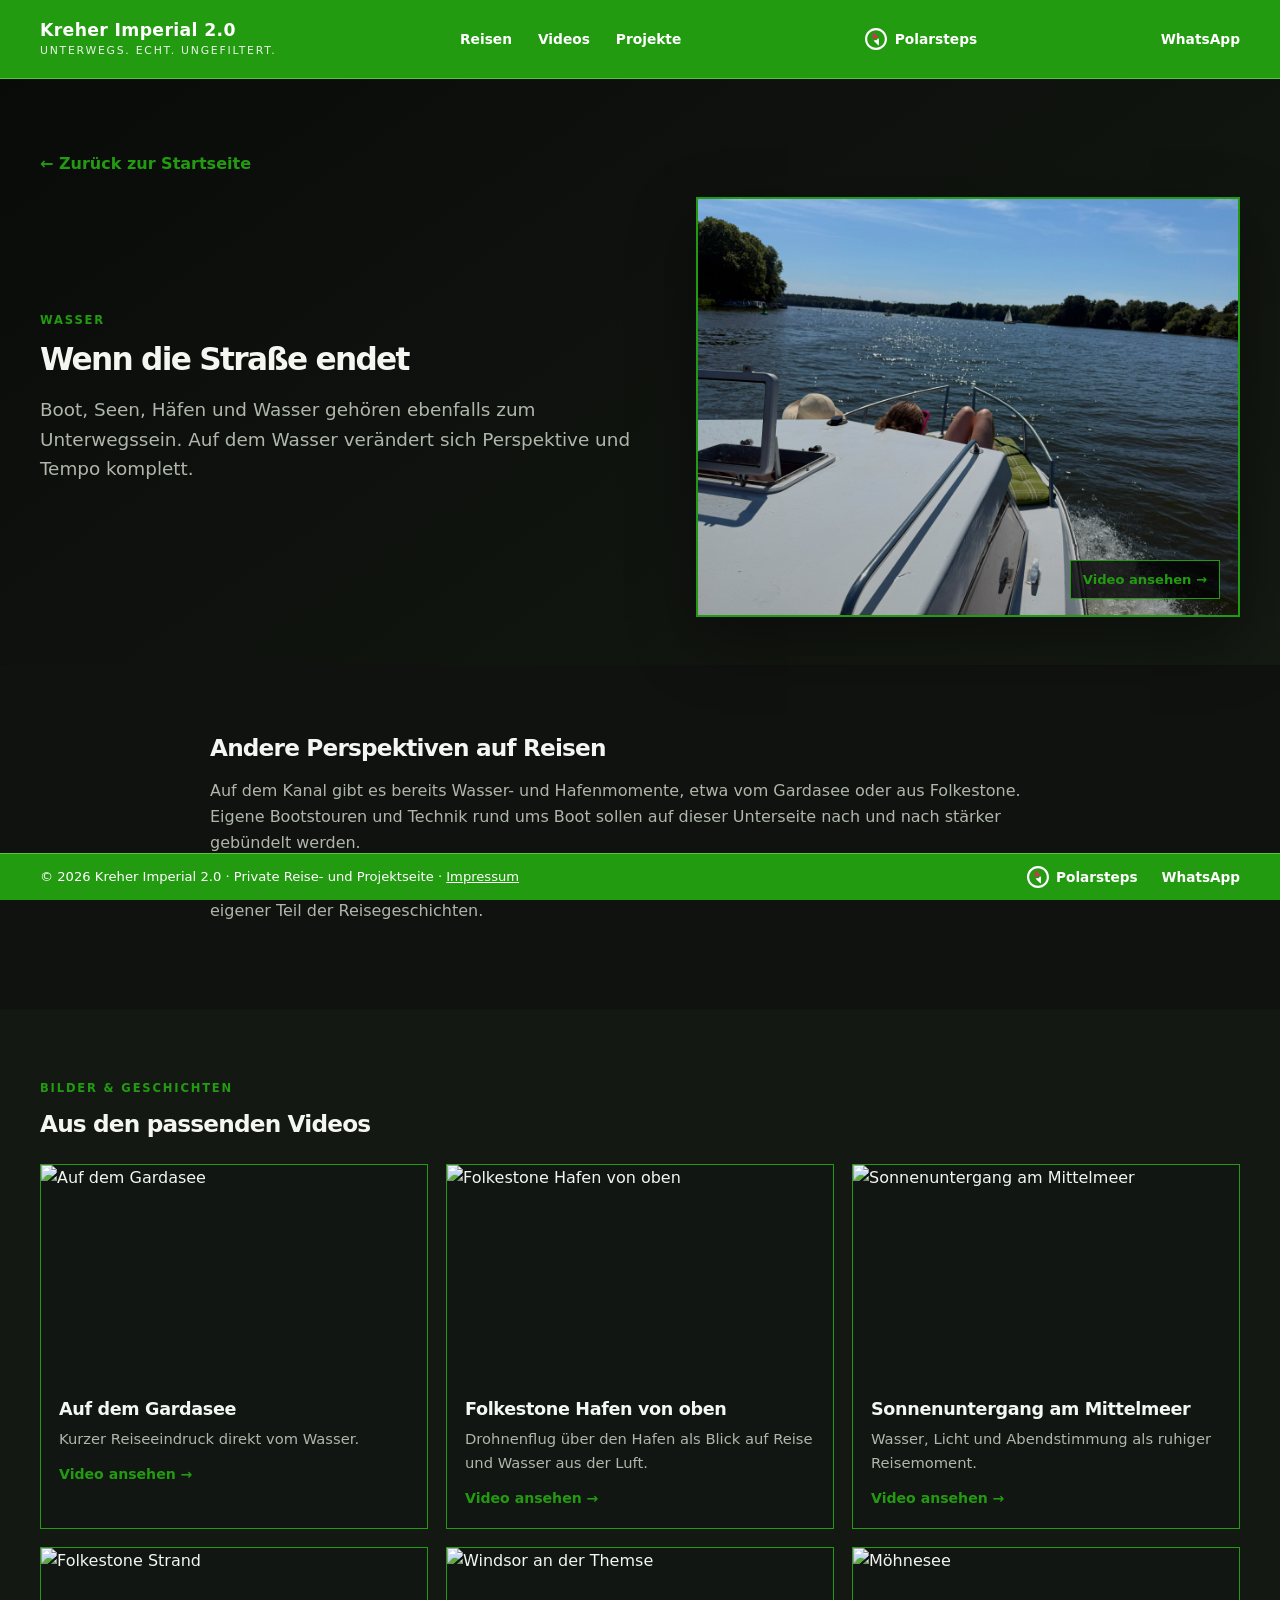
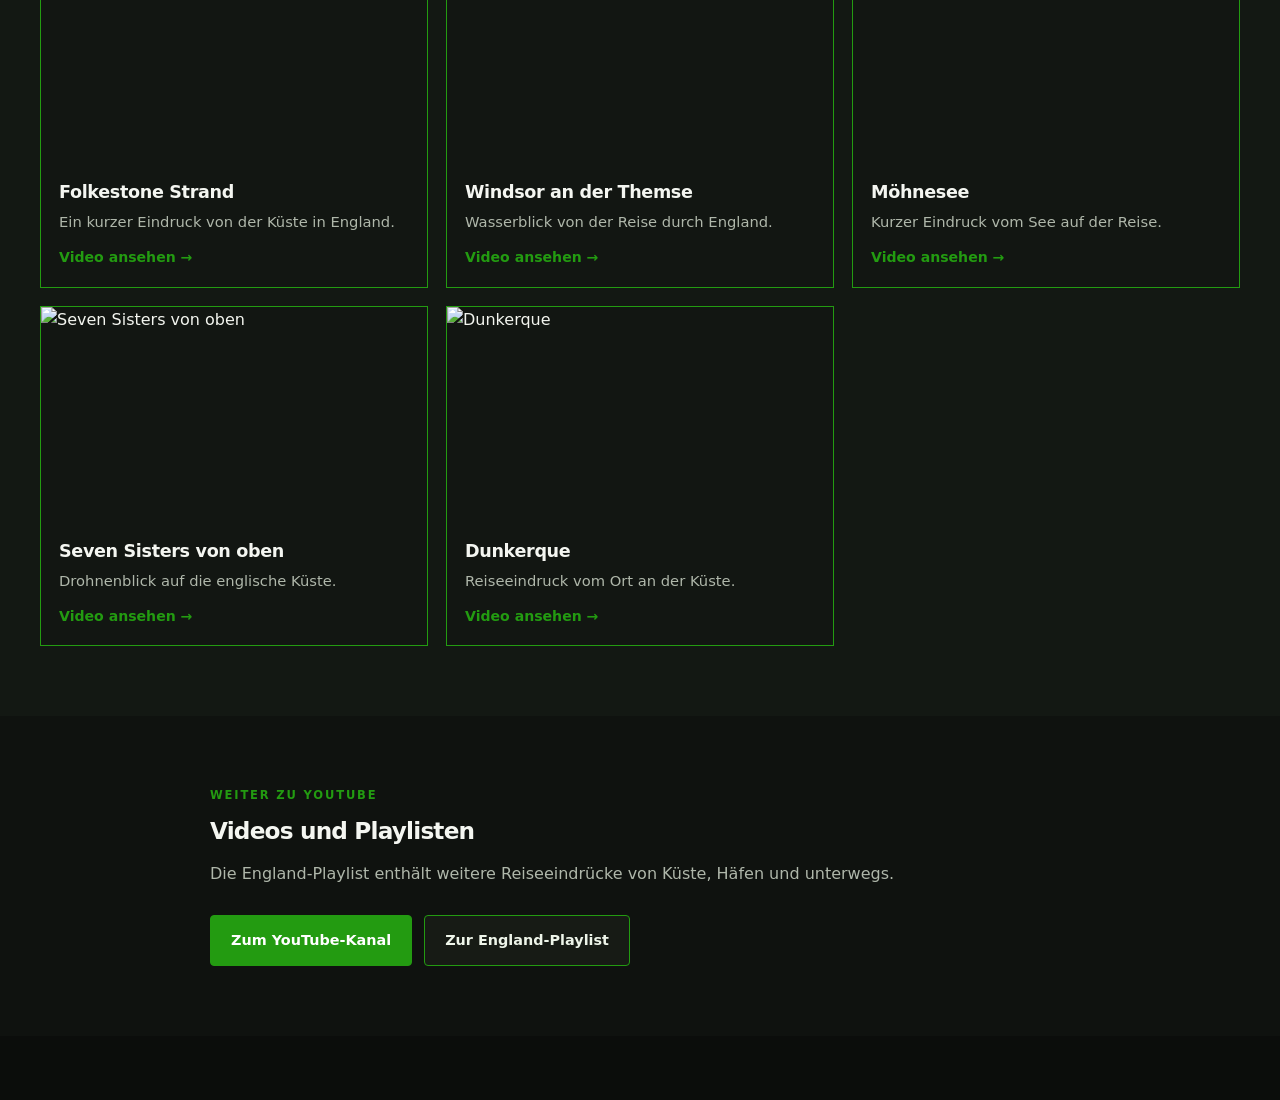
==== commit 5e7e6030: "Refresh scripts and styles for WhatsApp links" ====
--- a/boot-wasser.html
+++ b/boot-wasser.html
@@ -10,7 +10,7 @@
 <meta name="theme-color" content="#239B11">
 <meta name="description" content="Boot & Wasser – Kreher Imperial 2.0">
 <title>Boot & Wasser | Kreher Imperial 2.0</title>
-<link rel="stylesheet" href="styles.css?v=18">
+<link rel="stylesheet" href="styles.css?v=23">
 </head>
 <body>
 <header class="site-header"><div class="wrap nav-wrap"><a class="brand" href="index.html"><strong>Kreher Imperial 2.0</strong><span>Unterwegs. Echt. Ungefiltert.</span></a><nav class="mainnav"><a href="index.html#stories">Reisen</a><a href="index.html#video">Videos</a><a href="index.html#projekte">Projekte</a></nav></div></header>
@@ -21,5 +21,5 @@
 <section class="detail-section"><div class="wrap detail-text"><p class="eyebrow">Weiter zu YouTube</p><h2>Videos und Playlisten</h2><p>Die England-Playlist enthält weitere Reiseeindrücke von Küste, Häfen und unterwegs.</p><div class="youtube-links"><a class="btn btn-primary" href="https://www.youtube.com/@Kreher-Imperial-2.0" target="_blank" rel="noopener">Zum YouTube-Kanal</a><a class="btn btn-secondary" href="https://www.youtube.com/playlist?list=PLXJIe31QEV6o" target="_blank" rel="noopener">Zur England-Playlist</a></div></div></section>
 </main>
 <footer class="site-footer"><div class="wrap"><p>© <span id="year"></span> Kreher Imperial 2.0 · Private Reise- und Projektseite · <a href="impressum.html">Impressum</a></p></div></footer>
-<script src="script.js"></script>
+<script src="script.js?v=23"></script>
 </body></html>
--- a/styles.css
+++ b/styles.css
@@ -239,3 +239,45 @@
   background-size:cover!important;
   background-position:center!important;
 }
+
+/* Schreibweise FaWoWa in Bildbeschriftungen erhalten. */
+.keep-case{text-transform:none!important}
+
+/* Über mich: bereiste Länder kompakt und gut lesbar. */
+.visited-countries{margin-top:42px;padding:28px 32px;border:1px solid var(--line);background:rgba(0,0,0,.12)}
+.visited-countries h3{margin:0 0 8px;font-size:1.25rem}
+.visited-countries p{margin:0 0 20px;color:var(--muted)}
+.visited-countries ul{display:flex;flex-wrap:wrap;gap:9px;list-style:none;margin:0;padding:0}
+.visited-countries li{padding:7px 12px;border:1px solid #526746;background:#121612;color:var(--ink);font-size:.9rem}
+@media(max-width:600px){.visited-countries{padding:22px 18px;margin-top:30px}}
+
+/* Polarsteps in Kopf- und Fussleiste sichtbar halten. */
+body{padding-bottom:64px}
+.site-header .polarsteps-header{display:inline-flex;align-items:center;gap:8px;flex-shrink:0;color:#fff;text-decoration:none;font-weight:750;font-size:.86rem;white-space:nowrap}
+.polarsteps-header img,.polarsteps-footer img,.prose .btn img{display:block;width:22px;height:22px;flex:none}
+.prose .btn{gap:9px}
+.site-footer{position:fixed;bottom:0;left:0;right:0;z-index:20;padding:12px 0!important}
+.site-footer .wrap{display:flex;align-items:center;justify-content:space-between;gap:16px}
+.site-footer .polarsteps-footer{display:inline-flex;align-items:center;gap:7px;white-space:nowrap;text-decoration:none;font-size:.85rem;font-weight:750}
+.polarsteps-header:hover,.polarsteps-footer:hover{text-decoration:underline}
+@media(max-width:720px){.nav-wrap{gap:10px}.site-header .polarsteps-header{margin-left:auto}.site-header .polarsteps-header{font-size:0}.site-header .polarsteps-header img{width:26px;height:26px}.site-footer{padding:8px 0!important}.site-footer p{font-size:.7rem;line-height:1.35}.site-footer .polarsteps-footer{font-size:.75rem}body{padding-bottom:76px}}
+
+/* WhatsApp-Kontakt ohne Telefonnummer im Link. */
+.footer-social-links{display:flex;align-items:center;gap:24px}
+.site-footer .whatsapp-footer{white-space:nowrap;text-decoration:none;font-size:.85rem;font-weight:750}
+.site-footer .whatsapp-footer:hover{text-decoration:underline}
+.prose .youtube-links{display:flex;flex-wrap:wrap;gap:12px}
+@media(max-width:720px){.footer-social-links{gap:12px}.site-footer .whatsapp-footer{font-size:.75rem}.site-footer .wrap{gap:8px}}
+
+/* WhatsApp direkt neben Polarsteps in der Kopfzeile. */
+.site-header .whatsapp-header{display:inline-flex;align-items:center;justify-content:center;flex-shrink:0;color:#fff;text-decoration:none;font-weight:750;font-size:.86rem;white-space:nowrap}
+.site-header .whatsapp-header:hover{text-decoration:underline}
+@media(max-width:720px){
+ .site-header .brand span{display:none}
+ .site-header .brand strong{font-size:.95rem}
+ .nav-wrap{gap:8px}
+ .site-header .polarsteps-header{margin-left:auto}
+ .site-header .whatsapp-header{font-size:0;width:28px;height:28px;border:1.5px solid #fff;border-radius:50%}
+ .site-header .whatsapp-header::before{content:"WA";font-size:.65rem;font-weight:850}
+ .menu-toggle{padding:6px 8px}
+}
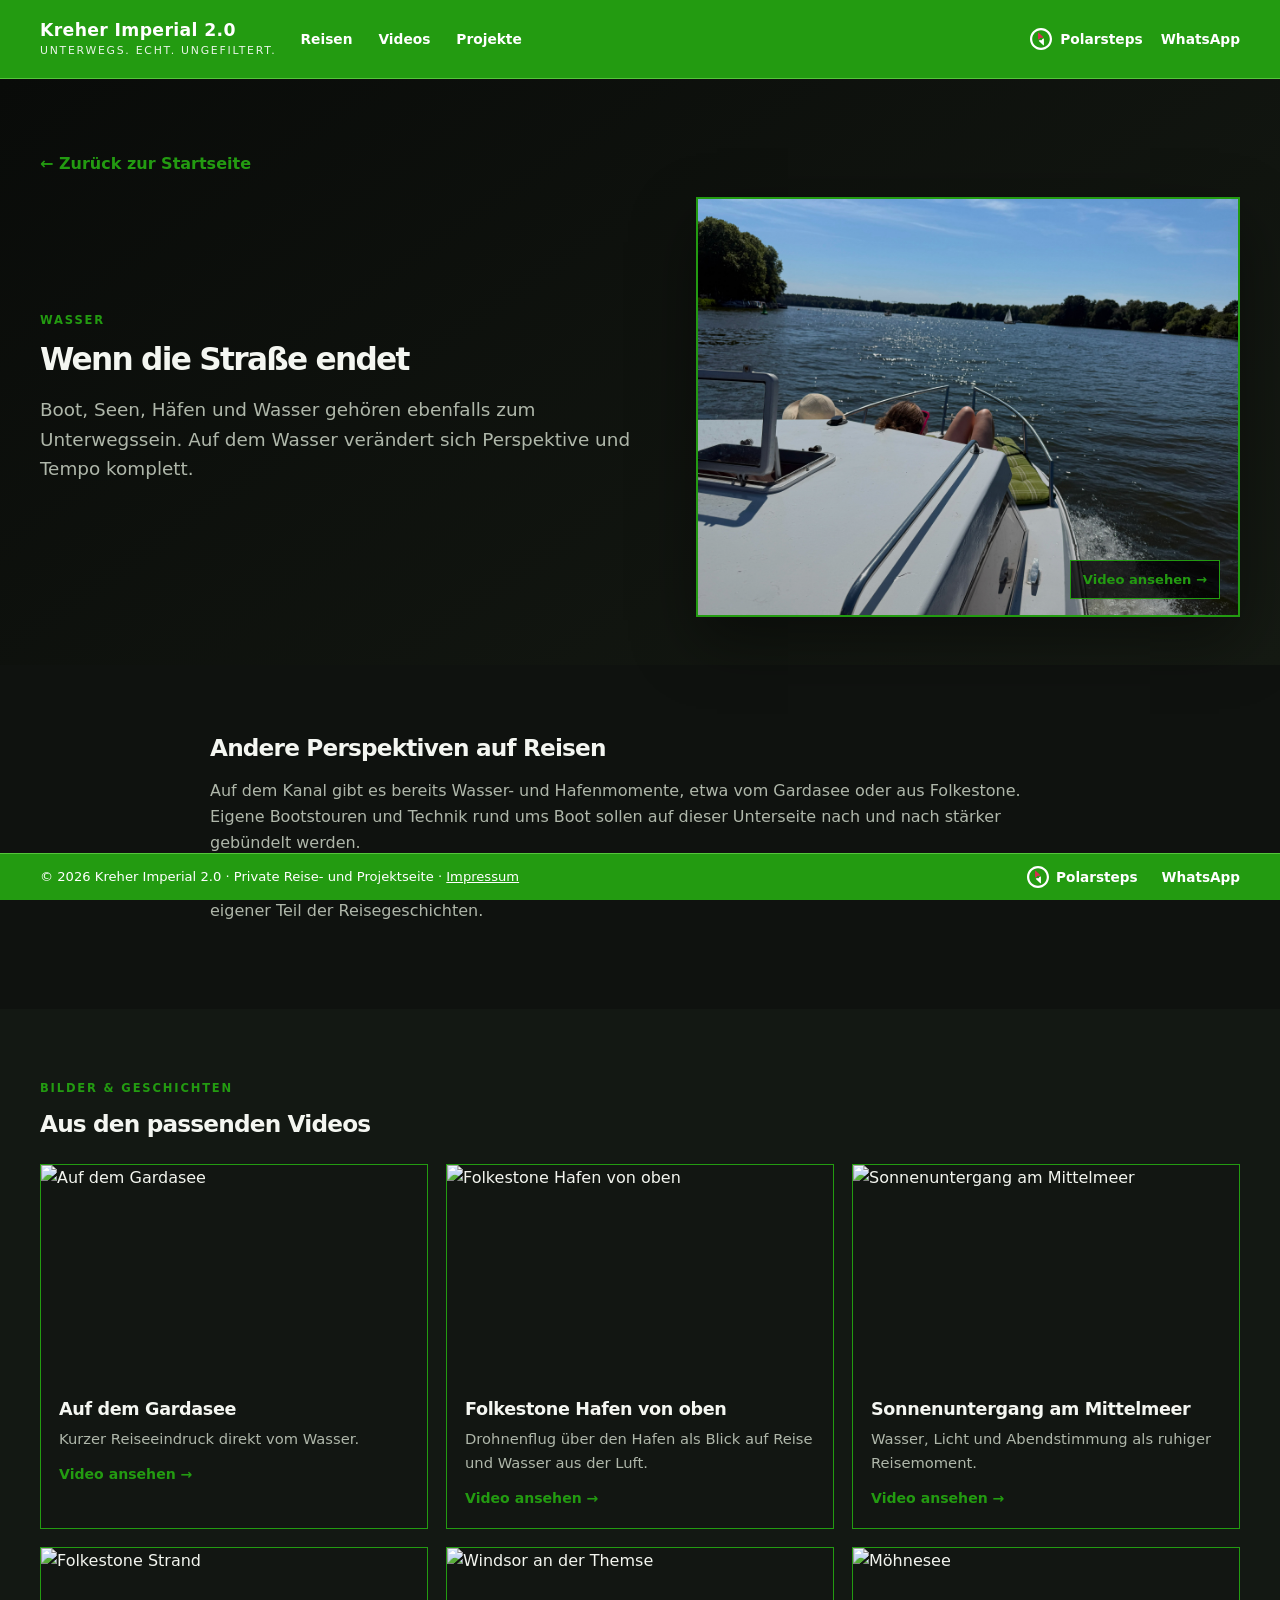
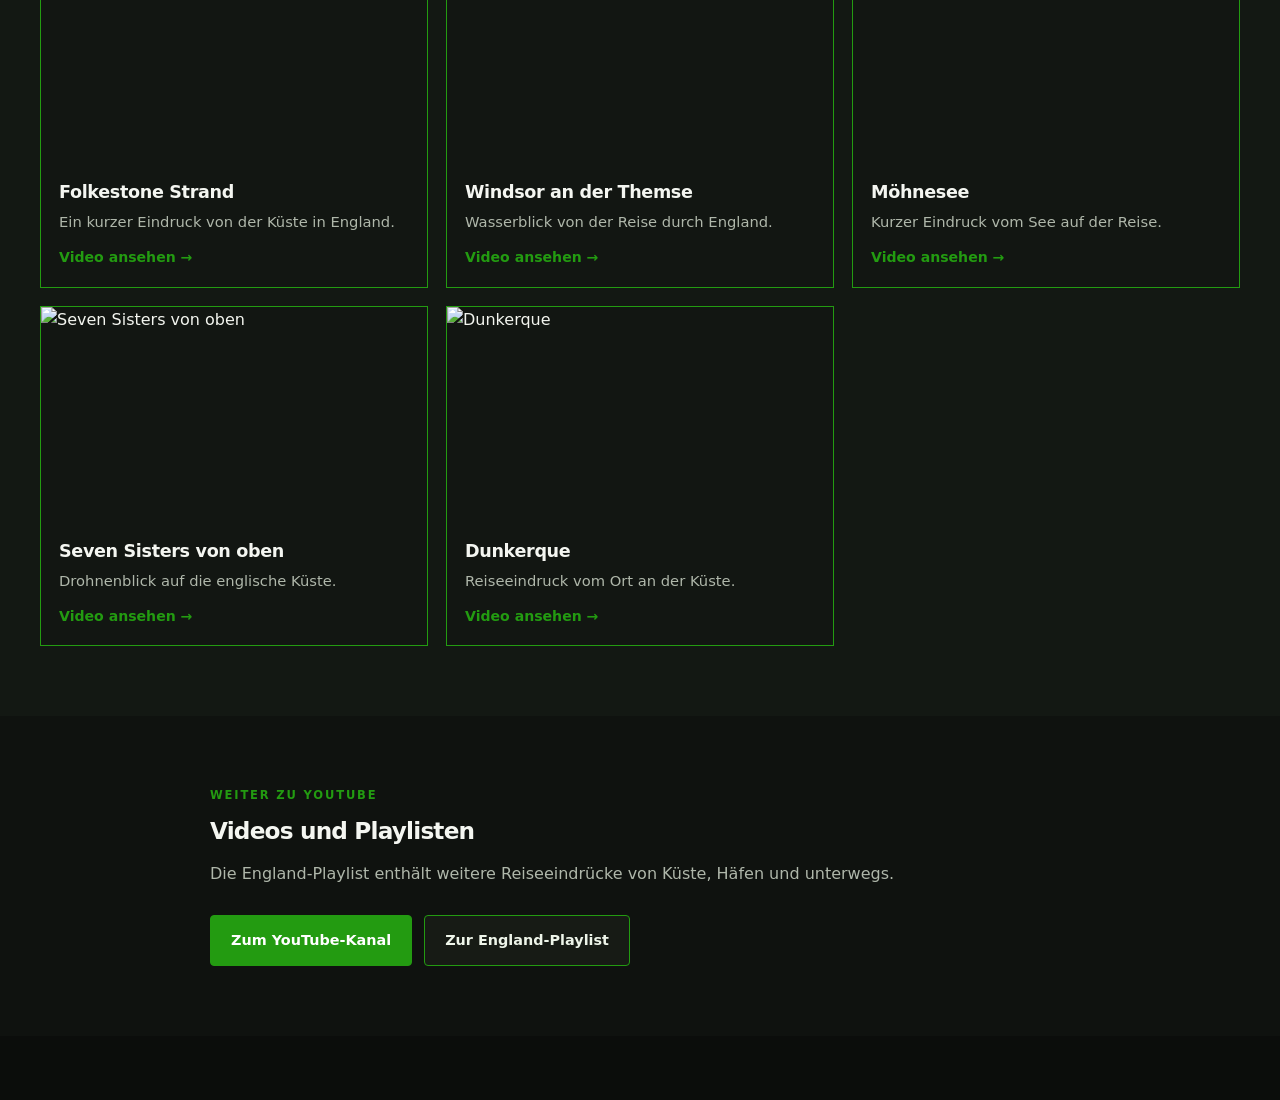
==== commit c366183f: "Refresh grouped header links immediately" ====
--- a/boot-wasser.html
+++ b/boot-wasser.html
@@ -10,7 +10,7 @@
 <meta name="theme-color" content="#239B11">
 <meta name="description" content="Boot & Wasser – Kreher Imperial 2.0">
 <title>Boot & Wasser | Kreher Imperial 2.0</title>
-<link rel="stylesheet" href="styles.css?v=23">
+<link rel="stylesheet" href="styles.css?v=24">
 </head>
 <body>
 <header class="site-header"><div class="wrap nav-wrap"><a class="brand" href="index.html"><strong>Kreher Imperial 2.0</strong><span>Unterwegs. Echt. Ungefiltert.</span></a><nav class="mainnav"><a href="index.html#stories">Reisen</a><a href="index.html#video">Videos</a><a href="index.html#projekte">Projekte</a></nav></div></header>
@@ -21,5 +21,5 @@
 <section class="detail-section"><div class="wrap detail-text"><p class="eyebrow">Weiter zu YouTube</p><h2>Videos und Playlisten</h2><p>Die England-Playlist enthält weitere Reiseeindrücke von Küste, Häfen und unterwegs.</p><div class="youtube-links"><a class="btn btn-primary" href="https://www.youtube.com/@Kreher-Imperial-2.0" target="_blank" rel="noopener">Zum YouTube-Kanal</a><a class="btn btn-secondary" href="https://www.youtube.com/playlist?list=PLXJIe31QEV6o" target="_blank" rel="noopener">Zur England-Playlist</a></div></div></section>
 </main>
 <footer class="site-footer"><div class="wrap"><p>© <span id="year"></span> Kreher Imperial 2.0 · Private Reise- und Projektseite · <a href="impressum.html">Impressum</a></p></div></footer>
-<script src="script.js?v=23"></script>
+<script src="script.js?v=24"></script>
 </body></html>
--- a/styles.css
+++ b/styles.css
@@ -281,3 +281,7 @@
  .site-header .whatsapp-header::before{content:"WA";font-size:.65rem;font-weight:850}
  .menu-toggle{padding:6px 8px}
 }
+
+/* Polarsteps und WhatsApp als gemeinsame Gruppe rechts im Kopf. */
+.header-social-links{display:flex;align-items:center;gap:18px;margin-left:auto}
+@media(max-width:720px){.header-social-links{gap:8px}.site-header .polarsteps-header{margin-left:0}}
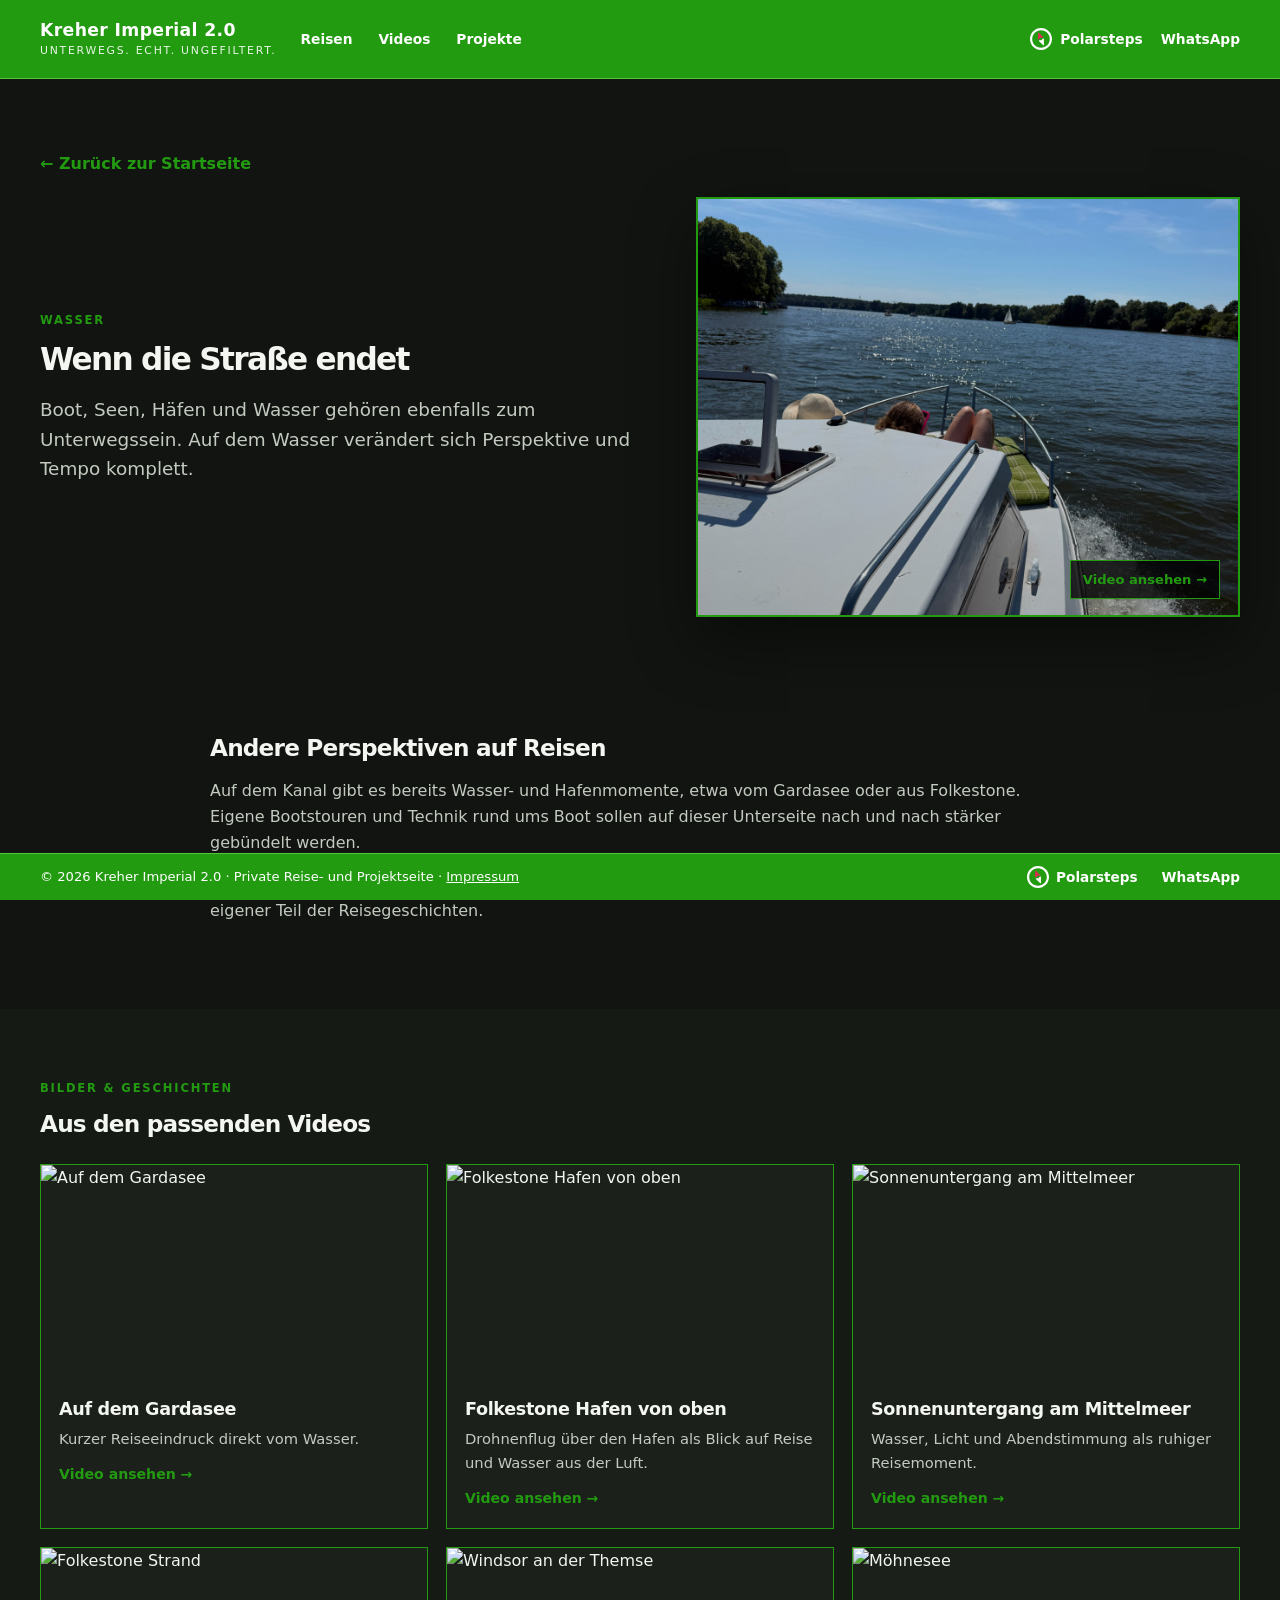
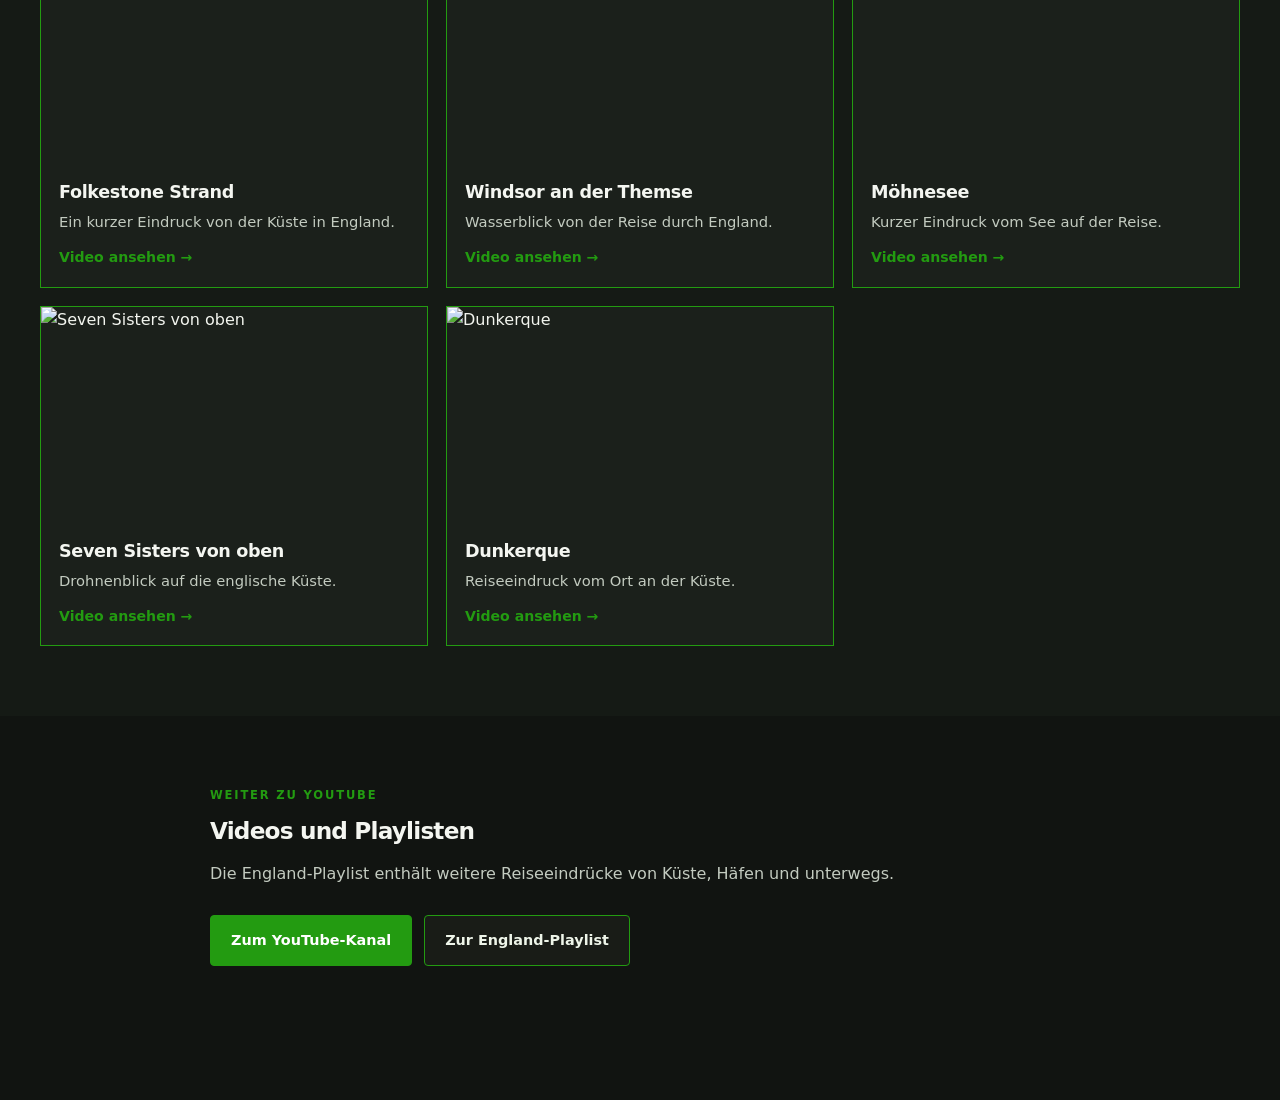
==== commit 3dbeb579: "Load anthracite design and hover video previews" ====
--- a/boot-wasser.html
+++ b/boot-wasser.html
@@ -10,7 +10,7 @@
 <meta name="theme-color" content="#239B11">
 <meta name="description" content="Boot & Wasser – Kreher Imperial 2.0">
 <title>Boot & Wasser | Kreher Imperial 2.0</title>
-<link rel="stylesheet" href="styles.css?v=24">
+<link rel="stylesheet" href="styles.css?v=32">
 </head>
 <body>
 <header class="site-header"><div class="wrap nav-wrap"><a class="brand" href="index.html"><strong>Kreher Imperial 2.0</strong><span>Unterwegs. Echt. Ungefiltert.</span></a><nav class="mainnav"><a href="index.html#stories">Reisen</a><a href="index.html#video">Videos</a><a href="index.html#projekte">Projekte</a></nav></div></header>
@@ -21,5 +21,5 @@
 <section class="detail-section"><div class="wrap detail-text"><p class="eyebrow">Weiter zu YouTube</p><h2>Videos und Playlisten</h2><p>Die England-Playlist enthält weitere Reiseeindrücke von Küste, Häfen und unterwegs.</p><div class="youtube-links"><a class="btn btn-primary" href="https://www.youtube.com/@Kreher-Imperial-2.0" target="_blank" rel="noopener">Zum YouTube-Kanal</a><a class="btn btn-secondary" href="https://www.youtube.com/playlist?list=PLXJIe31QEV6o" target="_blank" rel="noopener">Zur England-Playlist</a></div></div></section>
 </main>
 <footer class="site-footer"><div class="wrap"><p>© <span id="year"></span> Kreher Imperial 2.0 · Private Reise- und Projektseite · <a href="impressum.html">Impressum</a></p></div></footer>
-<script src="script.js?v=24"></script>
+<script src="script.js?v=32"></script>
 </body></html>
--- a/styles.css
+++ b/styles.css
@@ -285,3 +285,20 @@
 /* Polarsteps und WhatsApp als gemeinsame Gruppe rechts im Kopf. */
 .header-social-links{display:flex;align-items:center;gap:18px;margin-left:auto}
 @media(max-width:720px){.header-social-links{gap:8px}.site-header .polarsteps-header{margin-left:0}}
+
+/* Impressum: alle Überschriften in der PC-Ansicht kompakt. */
+@media(min-width:951px){.detail-hero .detail-text > h1,.detail-hero .detail-text > h2,.detail-hero .detail-text > h3{font-size:1.35rem!important;line-height:1.2!important;letter-spacing:0!important;margin-bottom:14px}}
+
+/* Anthrazit mit helleren Inhaltsflächen auf allen Seiten. */
+body{background:#111411}
+.hero,.intro,.projects,.closing,.detail-hero,.detail-section{background:#111411}
+.stories,.video-section,.detail-section.alt{background:#151A15}
+.story-card,.media-card,.project,.visited-countries{background:#1B201B}
+.visited-countries li{background:#222822}
+.hero-copy .lead,.prose p,.section-head>p,.story-body p,.project p,.closing-box p,.visited-countries p,.detail-copy p,.detail-text p,.media-card p{color:#C3CBC0}
+/* Stumme Videovorschau unter der Maus. */
+.video-preview-media{position:relative;aspect-ratio:16/9;overflow:hidden;padding:0!important}
+.video-preview-media img{width:100%;height:100%;object-fit:cover}
+.video-preview-media iframe,.video-hover-tile iframe{position:absolute;inset:0;width:100%;height:100%;border:0;pointer-events:none;z-index:3}
+.video-hover-tile>img{position:absolute;inset:0;width:100%;height:100%;object-fit:cover}
+.video-hover-tile span{z-index:4}
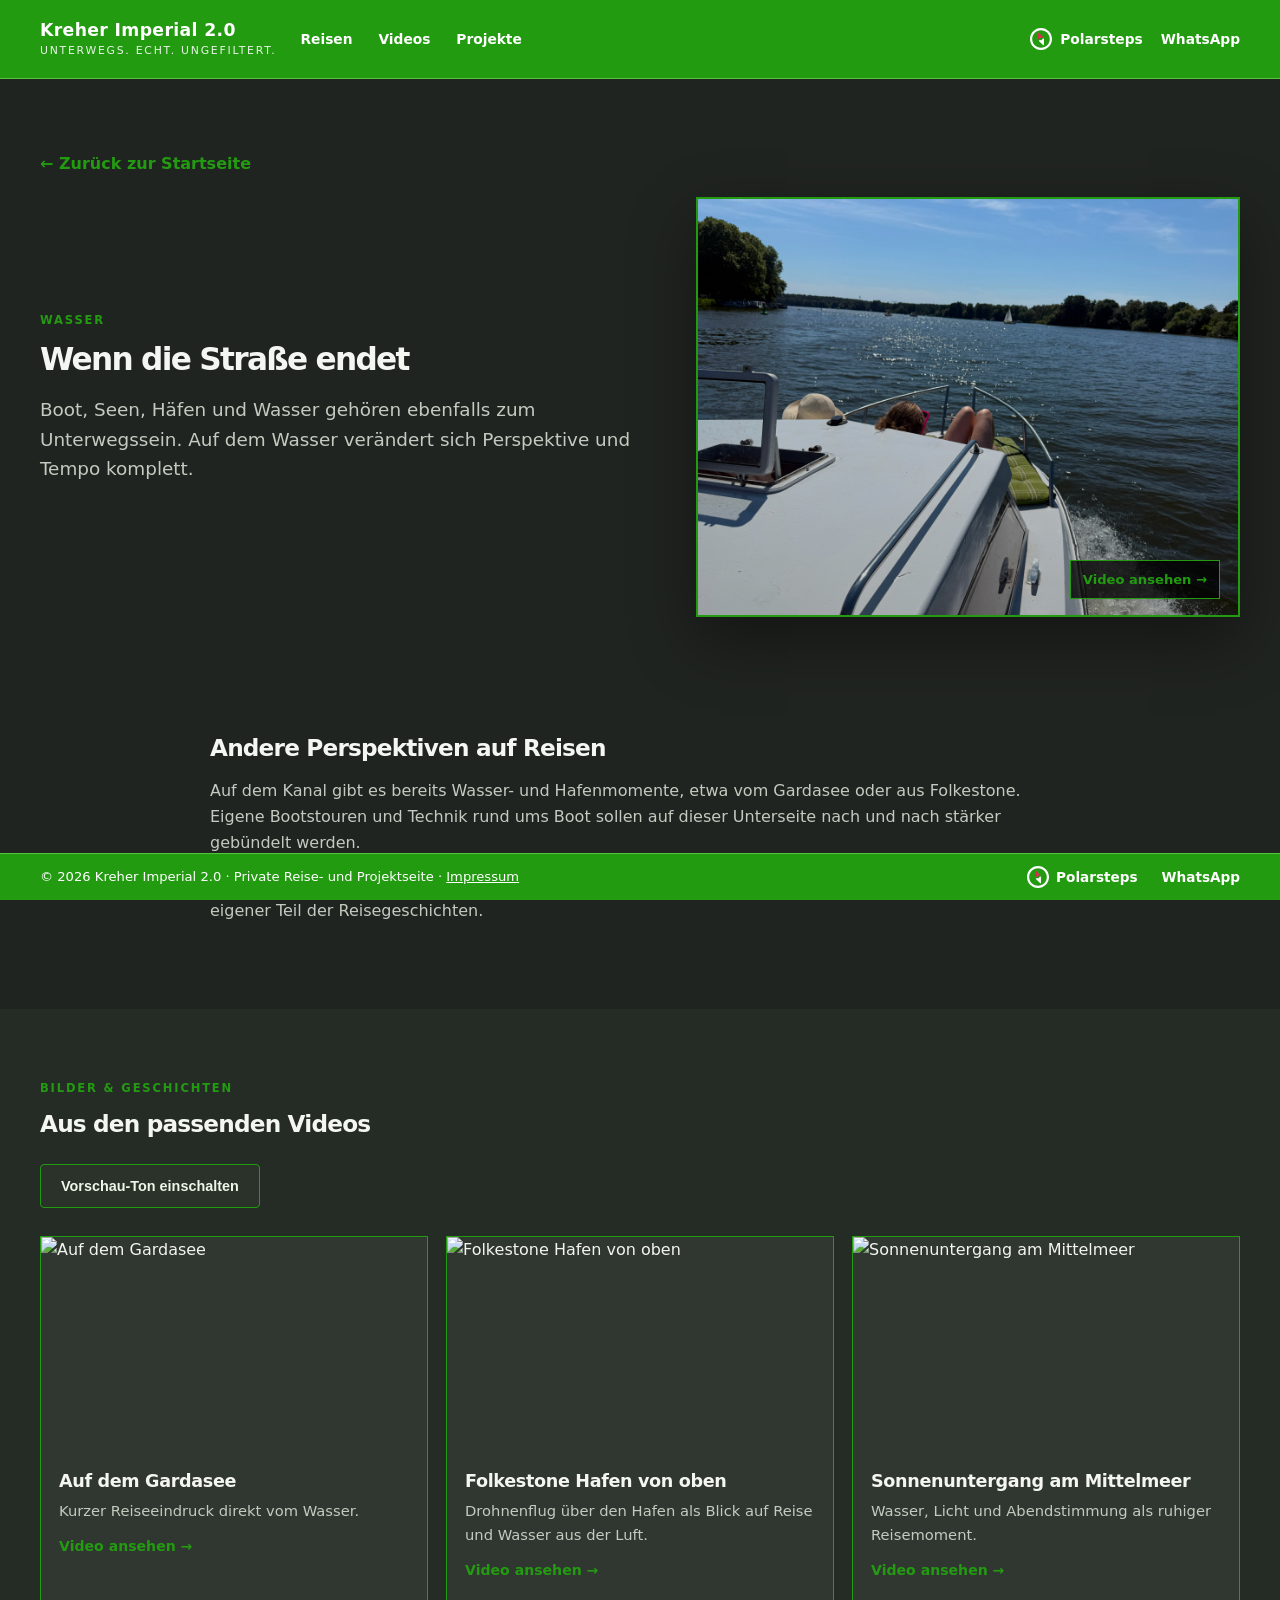
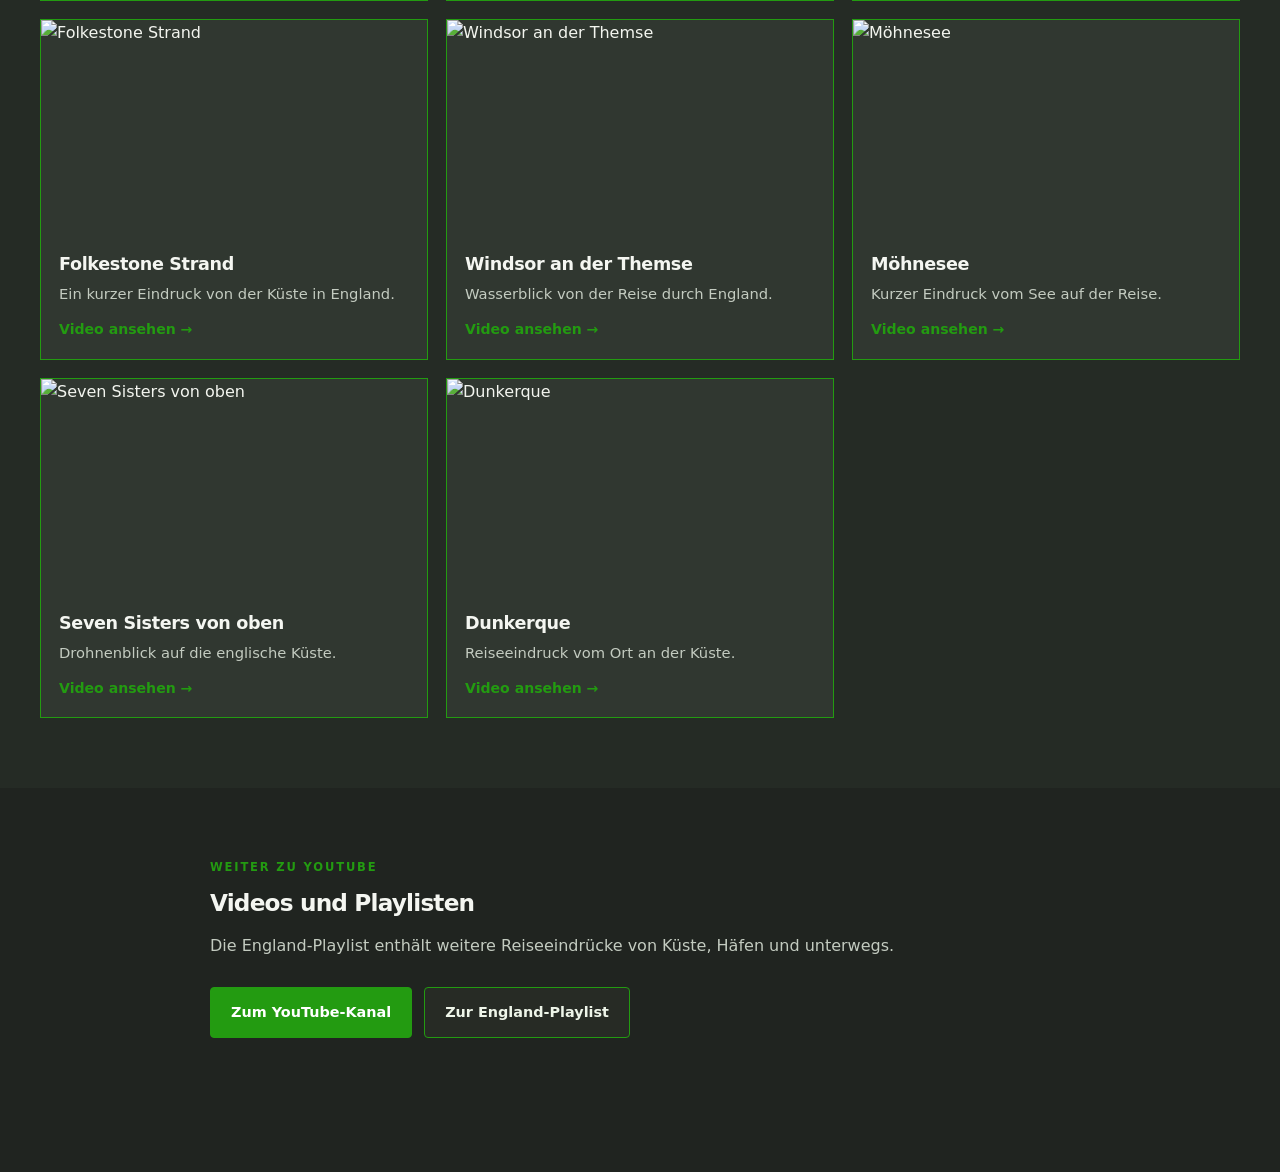
==== commit 2b95de90: "Refresh lighter anthracite and preview sound controls" ====
--- a/boot-wasser.html
+++ b/boot-wasser.html
@@ -10,7 +10,7 @@
 <meta name="theme-color" content="#239B11">
 <meta name="description" content="Boot & Wasser – Kreher Imperial 2.0">
 <title>Boot & Wasser | Kreher Imperial 2.0</title>
-<link rel="stylesheet" href="styles.css?v=32">
+<link rel="stylesheet" href="styles.css?v=34">
 </head>
 <body>
 <header class="site-header"><div class="wrap nav-wrap"><a class="brand" href="index.html"><strong>Kreher Imperial 2.0</strong><span>Unterwegs. Echt. Ungefiltert.</span></a><nav class="mainnav"><a href="index.html#stories">Reisen</a><a href="index.html#video">Videos</a><a href="index.html#projekte">Projekte</a></nav></div></header>
@@ -21,5 +21,5 @@
 <section class="detail-section"><div class="wrap detail-text"><p class="eyebrow">Weiter zu YouTube</p><h2>Videos und Playlisten</h2><p>Die England-Playlist enthält weitere Reiseeindrücke von Küste, Häfen und unterwegs.</p><div class="youtube-links"><a class="btn btn-primary" href="https://www.youtube.com/@Kreher-Imperial-2.0" target="_blank" rel="noopener">Zum YouTube-Kanal</a><a class="btn btn-secondary" href="https://www.youtube.com/playlist?list=PLXJIe31QEV6o" target="_blank" rel="noopener">Zur England-Playlist</a></div></div></section>
 </main>
 <footer class="site-footer"><div class="wrap"><p>© <span id="year"></span> Kreher Imperial 2.0 · Private Reise- und Projektseite · <a href="impressum.html">Impressum</a></p></div></footer>
-<script src="script.js?v=32"></script>
+<script src="script.js?v=35"></script>
 </body></html>
--- a/styles.css
+++ b/styles.css
@@ -302,3 +302,17 @@
 .video-preview-media iframe,.video-hover-tile iframe{position:absolute;inset:0;width:100%;height:100%;border:0;pointer-events:none;z-index:3}
 .video-hover-tile>img{position:absolute;inset:0;width:100%;height:100%;object-fit:cover}
 .video-hover-tile span{z-index:4}
+
+/* Startseite: breites Video oben, zwei gleich große Themenkacheln darunter. */
+.hero-media{grid-template-columns:repeat(2,minmax(0,1fr));grid-template-rows:auto 210px;min-height:0}
+.hero-media .hero-latest-video{grid-column:1 / -1;grid-row:1;aspect-ratio:16/9}
+.hero-media .shot-main{grid-column:1;grid-row:2}
+.hero-media .shot-small-b{grid-column:2;grid-row:2}
+.detail-image-link>iframe{position:absolute;inset:0;width:100%;height:100%;border:0;pointer-events:none;z-index:3}
+@media(max-width:720px){.hero-media{grid-template-columns:repeat(2,minmax(0,1fr));grid-template-rows:auto 160px}.hero-shot span{left:12px;bottom:12px;font-size:.7rem}}
+
+/* Deutlich sichtbares Anthrazit; ORACAL-Grün bleibt unverändert. */
+body,.hero,.intro,.projects,.closing,.detail-hero,.detail-section{background:#202420}
+.stories,.video-section,.detail-section.alt{background:#252B25}
+.story-card,.media-card,.project,.visited-countries{background:#303730}
+.visited-countries li{background:#353D35}
